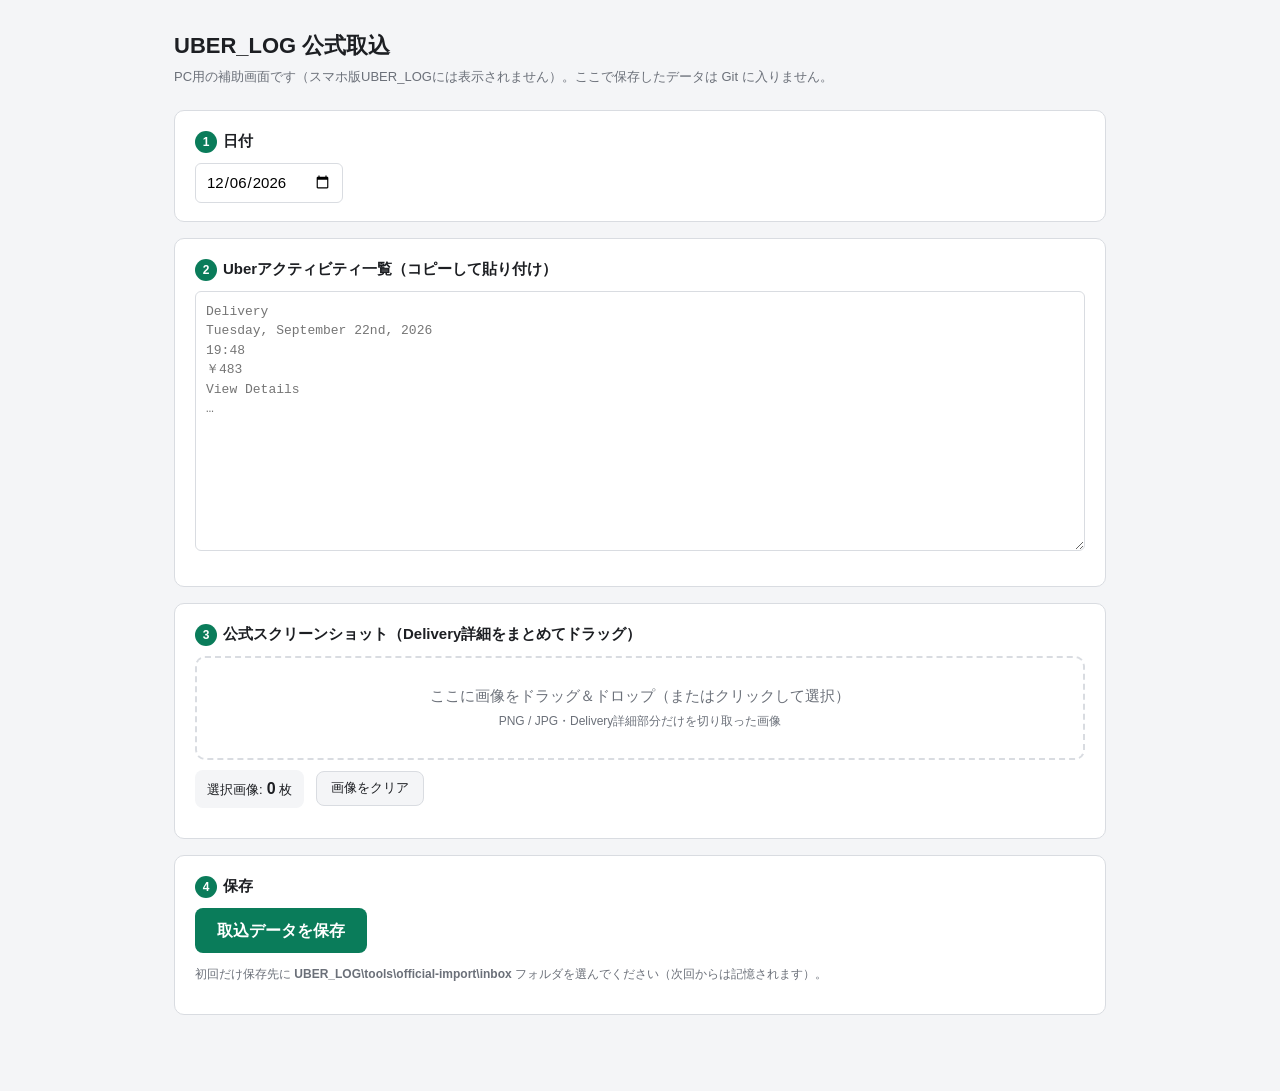
==== tools/official-import/index.html @ 021fd77c "feat(v23): add official import v1 (activity text + screenshots -> validate -> apply) and /uber-impor" ====
<!DOCTYPE html>
<html lang="ja">
<head>
  <meta charset="UTF-8">
  <meta name="viewport" content="width=device-width, initial-scale=1">
  <title>UBER_LOG 公式取込</title>
  <style>
    :root {
      --bg: #f4f5f7; --card: #fff; --text: #1d1f23; --muted: #6b7079; --line: #d9dce1;
      --accent: #0a7c5a; --accent-weak: #e3f4ee; --warn: #b3541e; --warn-weak: #fdf0e7; --err: #c62828;
    }
    * { box-sizing: border-box; }
    body { margin: 0; background: var(--bg); color: var(--text); font: 15px/1.6 "Segoe UI", "Yu Gothic UI", "Meiryo", sans-serif; }
    main { max-width: 980px; margin: 0 auto; padding: 28px 24px 60px; }
    h1 { font-size: 22px; margin: 0 0 4px; }
    .lead { color: var(--muted); margin: 0 0 22px; font-size: 13px; }
    .card { background: var(--card); border: 1px solid var(--line); border-radius: 10px; padding: 18px 20px; margin-bottom: 16px; }
    .card h2 { font-size: 15px; margin: 0 0 10px; }
    .step { display: inline-block; min-width: 22px; height: 22px; line-height: 22px; text-align: center; border-radius: 11px; background: var(--accent); color: #fff; font-size: 12px; margin-right: 6px; }
    input[type=date] { font: inherit; padding: 6px 10px; border: 1px solid var(--line); border-radius: 6px; }
    textarea { width: 100%; min-height: 260px; font: 13px/1.5 Consolas, "BIZ UDGothic", monospace; padding: 10px; border: 1px solid var(--line); border-radius: 6px; resize: vertical; }
    .drop { border: 2px dashed var(--line); border-radius: 10px; padding: 26px; text-align: center; color: var(--muted); cursor: pointer; transition: .15s; }
    .drop.over { border-color: var(--accent); background: var(--accent-weak); color: var(--accent); }
    .grid { display: grid; grid-template-columns: repeat(auto-fill, minmax(150px, 1fr)); gap: 6px 14px; margin-top: 12px; font-size: 12px; }
    .grid div { white-space: nowrap; overflow: hidden; text-overflow: ellipsis; }
    .stats { display: flex; flex-wrap: wrap; gap: 8px; margin-top: 10px; }
    .stat { background: var(--bg); border-radius: 8px; padding: 6px 12px; font-size: 13px; }
    .stat b { font-size: 16px; margin-left: 4px; }
    .note { margin-top: 10px; padding: 8px 12px; border-radius: 6px; font-size: 13px; }
    .note.warn { background: var(--warn-weak); color: var(--warn); }
    .note.ok { background: var(--accent-weak); color: var(--accent); }
    .note.err { background: #fdeaea; color: var(--err); }
    button { font: inherit; border: 0; border-radius: 8px; padding: 10px 22px; cursor: pointer; }
    .primary { background: var(--accent); color: #fff; font-weight: 600; font-size: 16px; }
    .primary:disabled { background: #9fb8ae; cursor: default; }
    .ghost { background: var(--bg); color: var(--text); border: 1px solid var(--line); padding: 6px 14px; font-size: 13px; }
    .cmd { display: flex; gap: 8px; align-items: center; margin-top: 12px; }
    .cmd[hidden] { display: none; }
    .cmd code { background: #1d1f23; color: #e8f5ef; padding: 8px 14px; border-radius: 6px; font-size: 15px; }
    .row { display: flex; gap: 12px; align-items: center; flex-wrap: wrap; }
    .muted { color: var(--muted); font-size: 12px; }
  </style>
</head>
<body>
<main>
  <h1>UBER_LOG 公式取込</h1>
  <p class="lead">PC用の補助画面です（スマホ版UBER_LOGには表示されません）。ここで保存したデータは Git に入りません。</p>

  <section class="card">
    <h2><span class="step">1</span>日付</h2>
    <input type="date" id="date">
  </section>

  <section class="card">
    <h2><span class="step">2</span>Uberアクティビティ一覧（コピーして貼り付け）</h2>
    <textarea id="activity" placeholder="Delivery&#10;Tuesday, September 22nd, 2026&#10;19:48&#10;￥483&#10;View Details&#10;…"></textarea>
    <div class="stats" id="parse-stats"></div>
    <div id="parse-notes"></div>
  </section>

  <section class="card">
    <h2><span class="step">3</span>公式スクリーンショット（Delivery詳細をまとめてドラッグ）</h2>
    <div class="drop" id="drop">ここに画像をドラッグ＆ドロップ（またはクリックして選択）<br><span class="muted">PNG / JPG・Delivery詳細部分だけを切り取った画像</span></div>
    <input type="file" id="file-input" accept="image/png,image/jpeg" multiple hidden>
    <div class="row" style="margin-top:10px">
      <div class="stat">選択画像:<b id="img-count">0</b> 枚</div>
      <button class="ghost" id="clear-images" type="button">画像をクリア</button>
    </div>
    <div id="img-notes"></div>
    <div class="grid" id="img-list"></div>
  </section>

  <section class="card">
    <h2><span class="step">4</span>保存</h2>
    <button class="primary" id="save" type="button">取込データを保存</button>
    <p class="muted" id="save-hint">初回だけ保存先に <b>UBER_LOG\tools\official-import\inbox</b> フォルダを選んでください（次回からは記憶されます）。</p>
    <div id="save-result"></div>
    <div class="cmd" id="cmd-box" hidden>
      <span>次に Claude Code で:</span><code id="cmd"></code><button class="ghost" id="copy-cmd" type="button">コピー</button>
    </div>
  </section>
</main>

<script src="lib/activity-parser.js"></script>
<script>
(() => {
  const $ = id => document.getElementById(id);
  const P = window.UberActivityParser;
  const images = new Map(); // name -> { file, width, height }
  const yen = n => (n < 0 ? '-' : '') + '¥' + Math.abs(n).toLocaleString();

  const today = new Date();
  $('date').value = `${today.getFullYear()}-${String(today.getMonth() + 1).padStart(2, '0')}-${String(today.getDate()).padStart(2, '0')}`;

  // ---------- 一覧テキストの簡易解析 ----------
  function renderParse() {
    const date = $('date').value;
    const text = $('activity').value;
    const notes = [];
    if (!text.trim()) {
      $('parse-stats').innerHTML = '';
      $('parse-notes').innerHTML = '';
      return;
    }
    const parsed = P.parseActivityText(text, { defaultYear: date.slice(0, 4) });
    const s = P.summarize(parsed, date);
    $('parse-stats').innerHTML = [
      ['Delivery', s.delivery], ['クエスト行', s.quest], ['調整', s.adjustment],
      ['配達報酬', yen(s.deliverySales)], ['クエスト（重複排除後）', yen(s.questSales)], ['調整合計', yen(s.adjustmentSales)]
    ].map(([k, v]) => `<div class="stat">${k}<b>${v}</b></div>`).join('');
    if (s.unknown) notes.push(['warn', `未分類・対象外のイベントが ${s.unknown} 件あります（取込時に確認が必要です）`]);
    if (s.duplicateCandidates) notes.push(['warn', `クエストの重複候補が ${s.duplicateCandidates} 件あります（取込時に確認が必要です）`]);
    if (s.otherDates) notes.push(['ok', `${date} 以外の日付のイベント ${s.otherDates} 件は取込対象外です`]);
    if (s.undatedEvents) notes.push(['warn', `日付が読み取れないイベントが ${s.undatedEvents} 件あります（日付の行も一緒にコピーしてください）`]);
    if (!s.delivery) notes.push(['err', `${date} の Delivery が見つかりません。日付とコピー範囲を確認してください`]);
    const imgCount = images.size;
    if (s.delivery && imgCount && s.delivery !== imgCount) notes.push(['warn', `Delivery ${s.delivery} 件に対してスクショ ${imgCount} 枚です`]);
    $('parse-notes').innerHTML = notes.map(([c, t]) => `<div class="note ${c}">${t}</div>`).join('');
  }
  $('activity').addEventListener('input', renderParse);
  $('date').addEventListener('change', renderParse);

  // ---------- 画像 ----------
  function addFiles(list) {
    const jobs = [...list].filter(f => /^image\/(png|jpeg)$/.test(f.type)).map(file => new Promise(resolve => {
      const url = URL.createObjectURL(file);
      const img = new Image();
      img.onload = () => { images.set(file.name, { file, width: img.naturalWidth, height: img.naturalHeight }); URL.revokeObjectURL(url); resolve(); };
      img.onerror = () => { URL.revokeObjectURL(url); resolve(); };
      img.src = url;
    }));
    Promise.all(jobs).then(renderImages);
  }
  function renderImages() {
    $('img-count').textContent = images.size;
    const wide = [...images.values()].filter(i => i.width > 800);
    $('img-notes').innerHTML = wide.length
      ? `<div class="note warn">画面全体のスクショが ${wide.length} 枚あります（幅800px超）。Delivery詳細部分だけを切り取った画像にしてください: ${wide.map(i => i.file.name).join(', ')}</div>`
      : '';
    $('img-list').innerHTML = [...images.values()].sort((a, b) => a.file.name.localeCompare(b.file.name, 'ja'))
      .map(i => `<div title="${i.file.name}">${i.file.name}<br><span class="muted">${i.width}×${i.height}</span></div>`).join('');
    renderParse();
  }
  const drop = $('drop');
  drop.addEventListener('click', () => $('file-input').click());
  $('file-input').addEventListener('change', e => addFiles(e.target.files));
  drop.addEventListener('dragover', e => { e.preventDefault(); drop.classList.add('over'); });
  drop.addEventListener('dragleave', () => drop.classList.remove('over'));
  drop.addEventListener('drop', e => { e.preventDefault(); drop.classList.remove('over'); addFiles(e.dataTransfer.files); });
  $('clear-images').addEventListener('click', () => { images.clear(); renderImages(); });

  // ---------- 保存先フォルダ（File System Access API・ハンドルを IndexedDB に記憶） ----------
  const DB = 'uber-log-official-import';
  function idb(mode, fn) {
    return new Promise((resolve, reject) => {
      const req = indexedDB.open(DB, 1);
      req.onupgradeneeded = () => req.result.createObjectStore('kv');
      req.onsuccess = () => {
        const tx = req.result.transaction('kv', mode);
        const r = fn(tx.objectStore('kv'));
        tx.oncomplete = () => resolve(r && r.result);
        tx.onerror = () => reject(tx.error);
      };
      req.onerror = () => reject(req.error);
    });
  }
  async function getInboxHandle() {
    let handle = null;
    try { handle = await idb('readonly', s => s.get('inbox')); } catch (e) { handle = null; }
    if (handle && (await handle.requestPermission({ mode: 'readwrite' })) === 'granted') return handle;
    handle = await window.showDirectoryPicker({ id: 'uber-log-inbox', mode: 'readwrite' });
    if (handle.name !== 'inbox' && !confirm(`選んだフォルダは「${handle.name}」です。\nUBER_LOG\\tools\\official-import\\inbox を選ぶのが正しい手順です。このまま保存しますか？`)) {
      throw new Error('保存を中止しました');
    }
    try { await idb('readwrite', s => s.put(handle, 'inbox')); } catch (e) { /* 記憶できなくても保存は続行 */ }
    return handle;
  }
  async function writeFile(dir, name, data) {
    const fh = await dir.getFileHandle(name, { create: true });
    const w = await fh.createWritable();
    await w.write(data);
    await w.close();
  }

  function downloadText(name, text) {
    const a = document.createElement('a');
    a.href = URL.createObjectURL(new Blob([text], { type: 'text/plain' }));
    a.download = name;
    a.click();
    setTimeout(() => URL.revokeObjectURL(a.href), 1000);
  }

  function showResult(kind, html) {
    $('save-result').innerHTML = `<div class="note ${kind}">${html}</div>`;
  }

  $('save').addEventListener('click', async () => {
    const date = $('date').value;
    const text = $('activity').value;
    if (!/^\d{4}-\d{2}-\d{2}$/.test(date)) return showResult('err', '日付を指定してください');
    if (!text.trim()) return showResult('err', 'Uberアクティビティ一覧を貼り付けてください');
    if (!images.size && !confirm('スクリーンショットが0枚です。一覧テキストだけ保存しますか？')) return;

    if (!window.showDirectoryPicker) {
      // 代替: activity.txt をダウンロードし、フォルダへ手動で置く
      downloadText('activity.txt', text);
      showResult('warn', `このブラウザはフォルダへの直接保存に対応していません（Chrome / Edge 推奨）。<br>
        1) ダウンロードした <b>activity.txt</b> を <b>tools\\official-import\\inbox\\${date}\\</b> へ移動<br>
        2) スクショを <b>tools\\official-import\\inbox\\${date}\\screenshots\\</b> へコピー`);
      $('cmd').textContent = `/uber-import ${date}`;
      $('cmd-box').hidden = false;
      return;
    }
    $('save').disabled = true;
    try {
      const inbox = await getInboxHandle();
      const dayDir = await inbox.getDirectoryHandle(date, { create: true });
      const shotDir = await dayDir.getDirectoryHandle('screenshots', { create: true });
      const existing = [];
      for await (const [name] of shotDir.entries()) existing.push(name);
      await writeFile(dayDir, 'activity.txt', text.replace(/\r?\n/g, '\r\n'));
      for (const { file } of images.values()) await writeFile(shotDir, file.name, file);
      const s = P.summarize(P.parseActivityText(text, { defaultYear: date.slice(0, 4) }), date);
      await writeFile(dayDir, 'manifest.json', JSON.stringify({
        date, savedAt: new Date().toISOString(), source: 'official-import-v1 helper',
        screenshots: [...images.keys()].sort(), activitySummary: s
      }, null, 2));
      const extra = existing.filter(n => !images.has(n));
      showResult('ok', `保存しました: inbox\\${date}\\（activity.txt・スクショ ${images.size} 枚）` +
        (extra.length ? `<br>※ 以前に保存した画像 ${extra.length} 枚がフォルダに残っています（不要なら削除してください）: ${extra.join(', ')}` : ''));
      $('cmd').textContent = `/uber-import ${date}`;
      $('cmd-box').hidden = false;
    } catch (e) {
      if (e.name !== 'AbortError') showResult('err', `保存できませんでした: ${e.message}`);
    } finally {
      $('save').disabled = false;
    }
  });

  $('copy-cmd').addEventListener('click', () => navigator.clipboard.writeText($('cmd').textContent));
})();
</script>
</body>
</html>
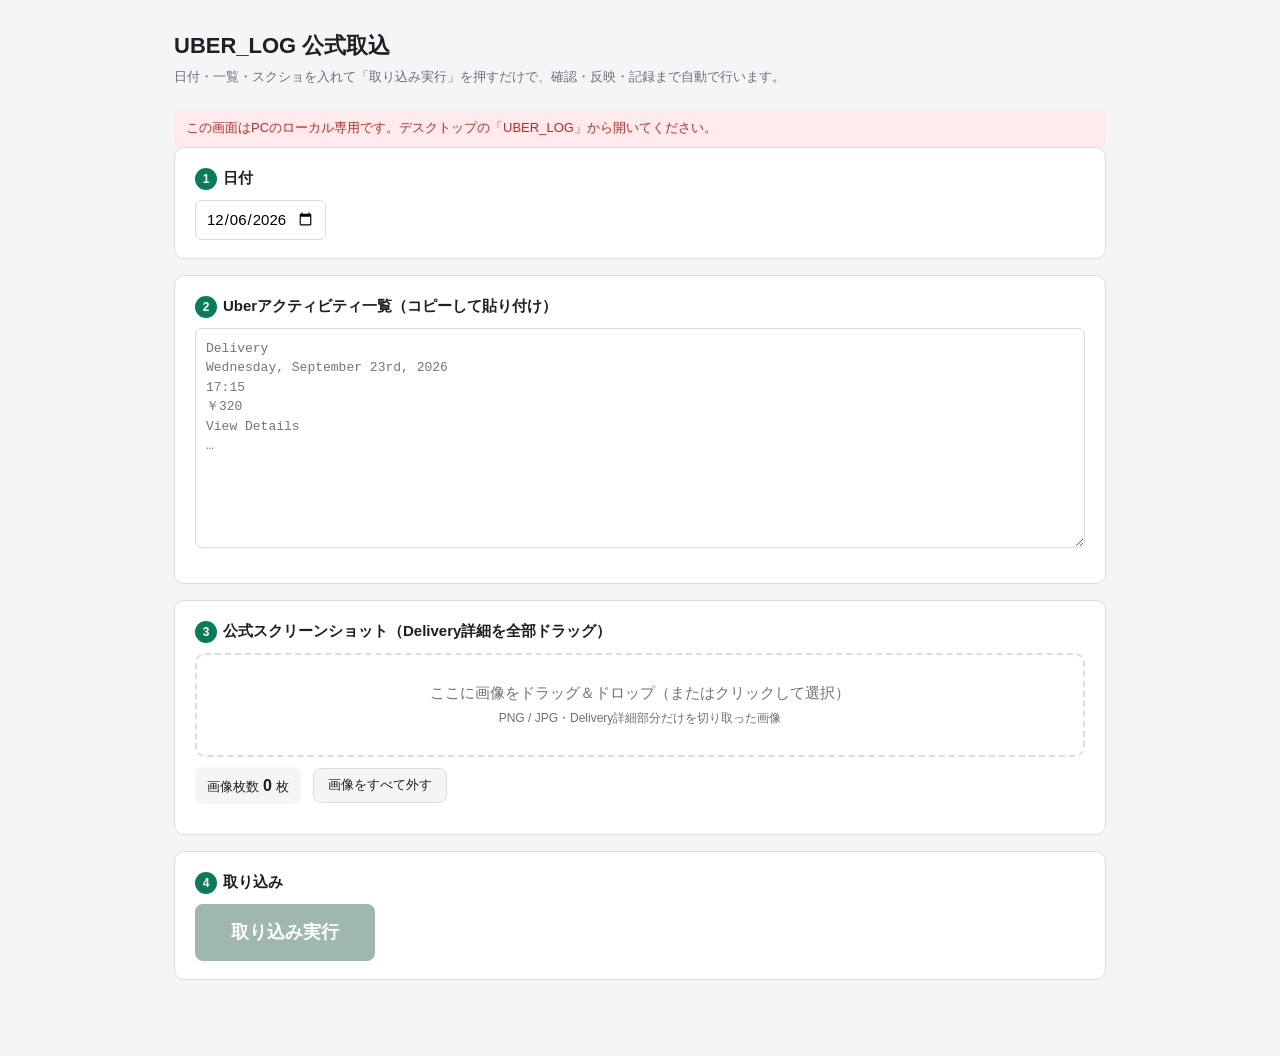
==== commit 0de7a0f6: "feat(v26): one-screen daily import (desktop launcher + localhost backend + 取り込み実行 button running the" ====
--- a/tools/official-import/index.html
+++ b/tools/official-import/index.html
@@ -7,7 +7,7 @@
   <style>
     :root {
       --bg: #f4f5f7; --card: #fff; --text: #1d1f23; --muted: #6b7079; --line: #d9dce1;
-      --accent: #0a7c5a; --accent-weak: #e3f4ee; --warn: #b3541e; --warn-weak: #fdf0e7; --err: #c62828;
+      --accent: #0a7c5a; --accent-weak: #e3f4ee; --warn: #b3541e; --warn-weak: #fdf0e7; --err: #c62828; --err-weak: #fdeaea;
     }
     * { box-sizing: border-box; }
     body { margin: 0; background: var(--bg); color: var(--text); font: 15px/1.6 "Segoe UI", "Yu Gothic UI", "Meiryo", sans-serif; }
@@ -18,67 +18,92 @@
     .card h2 { font-size: 15px; margin: 0 0 10px; }
     .step { display: inline-block; min-width: 22px; height: 22px; line-height: 22px; text-align: center; border-radius: 11px; background: var(--accent); color: #fff; font-size: 12px; margin-right: 6px; }
     input[type=date] { font: inherit; padding: 6px 10px; border: 1px solid var(--line); border-radius: 6px; }
-    textarea { width: 100%; min-height: 260px; font: 13px/1.5 Consolas, "BIZ UDGothic", monospace; padding: 10px; border: 1px solid var(--line); border-radius: 6px; resize: vertical; }
+    textarea { width: 100%; min-height: 220px; font: 13px/1.5 Consolas, "BIZ UDGothic", monospace; padding: 10px; border: 1px solid var(--line); border-radius: 6px; resize: vertical; }
     .drop { border: 2px dashed var(--line); border-radius: 10px; padding: 26px; text-align: center; color: var(--muted); cursor: pointer; transition: .15s; }
-    .drop.over { border-color: var(--accent); background: var(--accent-weak); color: var(--accent); }
-    .grid { display: grid; grid-template-columns: repeat(auto-fill, minmax(150px, 1fr)); gap: 6px 14px; margin-top: 12px; font-size: 12px; }
-    .grid div { white-space: nowrap; overflow: hidden; text-overflow: ellipsis; }
+    .drop.over, .drop.attention { border-color: var(--accent); background: var(--accent-weak); color: var(--accent); }
+    .grid { display: grid; grid-template-columns: repeat(auto-fill, minmax(170px, 1fr)); gap: 6px 12px; margin-top: 12px; font-size: 12px; }
+    .img-item { display: flex; align-items: center; gap: 6px; border: 1px solid var(--line); border-radius: 6px; padding: 4px 6px; background: #fafbfc; min-width: 0; }
+    .img-item.flag { border-color: var(--warn); background: var(--warn-weak); }
+    .img-item span { flex: 1; white-space: nowrap; overflow: hidden; text-overflow: ellipsis; }
+    .img-item small { color: var(--muted); }
+    .img-item button { border: 0; background: transparent; color: var(--muted); cursor: pointer; font-size: 15px; padding: 0 2px; }
     .stats { display: flex; flex-wrap: wrap; gap: 8px; margin-top: 10px; }
     .stat { background: var(--bg); border-radius: 8px; padding: 6px 12px; font-size: 13px; }
     .stat b { font-size: 16px; margin-left: 4px; }
-    .note { margin-top: 10px; padding: 8px 12px; border-radius: 6px; font-size: 13px; }
+    .note { margin-top: 10px; padding: 8px 12px; border-radius: 6px; font-size: 13px; white-space: pre-wrap; }
     .note.warn { background: var(--warn-weak); color: var(--warn); }
     .note.ok { background: var(--accent-weak); color: var(--accent); }
-    .note.err { background: #fdeaea; color: var(--err); }
+    .note.err { background: var(--err-weak); color: var(--err); }
     button { font: inherit; border: 0; border-radius: 8px; padding: 10px 22px; cursor: pointer; }
-    .primary { background: var(--accent); color: #fff; font-weight: 600; font-size: 16px; }
+    .primary { background: var(--accent); color: #fff; font-weight: 700; font-size: 18px; padding: 14px 36px; }
     .primary:disabled { background: #9fb8ae; cursor: default; }
     .ghost { background: var(--bg); color: var(--text); border: 1px solid var(--line); padding: 6px 14px; font-size: 13px; }
-    .cmd { display: flex; gap: 8px; align-items: center; margin-top: 12px; }
-    .cmd[hidden] { display: none; }
-    .cmd code { background: #1d1f23; color: #e8f5ef; padding: 8px 14px; border-radius: 6px; font-size: 15px; }
     .row { display: flex; gap: 12px; align-items: center; flex-wrap: wrap; }
     .muted { color: var(--muted); font-size: 12px; }
+    .progress { list-style: none; padding: 0; margin: 12px 0 0; display: grid; gap: 4px; }
+    .progress li { color: var(--muted); }
+    .progress li.doing { color: var(--text); font-weight: 700; }
+    .progress li.doing::before { content: "▶ "; color: var(--accent); }
+    .progress li.done { color: var(--accent); }
+    .progress li.done::before { content: "✓ "; }
+    .problem { border: 1px solid var(--warn); background: var(--warn-weak); border-radius: 8px; padding: 12px 14px; margin-top: 10px; }
+    .problem.error { border-color: var(--err); background: var(--err-weak); }
+    .problem h3 { margin: 0 0 4px; font-size: 15px; }
+    .problem ul { margin: 6px 0; padding-left: 20px; }
+    .problem .detail { white-space: pre-wrap; font-size: 13px; }
+    .result h2 { font-size: 20px; }
+    .result table { border-collapse: collapse; font-size: 16px; }
+    .result td { padding: 3px 18px 3px 0; }
+    .result td:last-child { font-weight: 700; text-align: right; }
+    .pass { display: inline-block; background: var(--accent); color: #fff; border-radius: 6px; padding: 2px 10px; font-weight: 700; margin-top: 8px; }
+    .link-btn { display: inline-block; margin-top: 14px; background: var(--accent); color: #fff; text-decoration: none; border-radius: 8px; padding: 10px 26px; font-weight: 700; }
+    [hidden] { display: none !important; }
   </style>
 </head>
 <body>
 <main>
   <h1>UBER_LOG 公式取込</h1>
-  <p class="lead">PC用の補助画面です（スマホ版UBER_LOGには表示されません）。ここで保存したデータは Git に入りません。</p>
+  <p class="lead">日付・一覧・スクショを入れて「取り込み実行」を押すだけで、確認・反映・記録まで自動で行います。</p>
+
+  <div class="note err" id="offline" hidden>この画面はPCのローカル専用です。デスクトップの「UBER_LOG」から開いてください。</div>
 
   <section class="card">
     <h2><span class="step">1</span>日付</h2>
     <input type="date" id="date">
+    <span class="muted" id="date-note"></span>
   </section>
 
   <section class="card">
     <h2><span class="step">2</span>Uberアクティビティ一覧（コピーして貼り付け）</h2>
-    <textarea id="activity" placeholder="Delivery&#10;Tuesday, September 22nd, 2026&#10;19:48&#10;￥483&#10;View Details&#10;…"></textarea>
+    <textarea id="activity" placeholder="Delivery&#10;Wednesday, September 23rd, 2026&#10;17:15&#10;￥320&#10;View Details&#10;…"></textarea>
     <div class="stats" id="parse-stats"></div>
     <div id="parse-notes"></div>
   </section>
 
   <section class="card">
-    <h2><span class="step">3</span>公式スクリーンショット（Delivery詳細をまとめてドラッグ）</h2>
+    <h2><span class="step">3</span>公式スクリーンショット（Delivery詳細を全部ドラッグ）</h2>
     <div class="drop" id="drop">ここに画像をドラッグ＆ドロップ（またはクリックして選択）<br><span class="muted">PNG / JPG・Delivery詳細部分だけを切り取った画像</span></div>
     <input type="file" id="file-input" accept="image/png,image/jpeg" multiple hidden>
     <div class="row" style="margin-top:10px">
-      <div class="stat">選択画像:<b id="img-count">0</b> 枚</div>
-      <button class="ghost" id="clear-images" type="button">画像をクリア</button>
+      <div class="stat">画像枚数<b id="img-count">0</b> 枚</div>
+      <button class="ghost" id="clear-images" type="button">画像をすべて外す</button>
     </div>
     <div id="img-notes"></div>
     <div class="grid" id="img-list"></div>
   </section>
 
   <section class="card">
-    <h2><span class="step">4</span>保存</h2>
-    <button class="primary" id="save" type="button">取込データを保存</button>
-    <p class="muted" id="save-hint">初回だけ保存先に <b>UBER_LOG\tools\official-import\inbox</b> フォルダを選んでください（次回からは記憶されます）。</p>
-    <div id="save-result"></div>
-    <div class="cmd" id="cmd-box" hidden>
-      <span>次に Claude Code で:</span><code id="cmd"></code><button class="ghost" id="copy-cmd" type="button">コピー</button>
+    <h2><span class="step">4</span>取り込み</h2>
+    <button class="primary" id="run" type="button">取り込み実行</button>
+    <div id="run-note"></div>
+    <div id="status" hidden>
+      <div class="note ok" id="status-msg"></div>
+      <ul class="progress" id="progress"></ul>
     </div>
+    <div id="problems"></div>
   </section>
+
+  <section class="card result" id="result" hidden></section>
 </main>
 
 <script src="lib/activity-parser.js"></script>
@@ -86,158 +111,218 @@
 (() => {
   const $ = id => document.getElementById(id);
   const P = window.UberActivityParser;
-  const images = new Map(); // name -> { file, width, height }
-  const yen = n => (n < 0 ? '-' : '') + '¥' + Math.abs(n).toLocaleString();
+  const api = (p, opt = {}) => fetch(p, { ...opt, headers: { 'X-UBER-LOG': '1', ...(opt.headers || {}) } });
+  const yen = n => (n < 0 ? '-' : '') + '¥' + Math.abs(Number(n) || 0).toLocaleString();
+  const esc = s => String(s).replace(/[&<>"']/g, c => ({ '&': '&amp;', '<': '&lt;', '>': '&gt;', '"': '&quot;', "'": '&#39;' }[c]));
+  const hms = s => `${Math.floor(s / 3600)}:${String(Math.floor(s % 3600 / 60)).padStart(2, '0')}:${String(s % 60).padStart(2, '0')}`;
+
+  let backend = false;
+  let busy = false;
+  const saved = new Set();           // サーバーに保存済みの画像（外さない限り再送不要）
+  const added = new Map();           // 今回追加した画像 name -> { file, width }
+  let flagged = new Set();           // 確認が必要な画像
 
   const today = new Date();
-  $('date').value = `${today.getFullYear()}-${String(today.getMonth() + 1).padStart(2, '0')}-${String(today.getDate()).padStart(2, '0')}`;
+  const todayStr = `${today.getFullYear()}-${String(today.getMonth() + 1).padStart(2, '0')}-${String(today.getDate()).padStart(2, '0')}`;
+  $('date').value = todayStr;
+  $('date').max = todayStr;
 
   // ---------- 一覧テキストの簡易解析 ----------
   function renderParse() {
     const date = $('date').value;
     const text = $('activity').value;
+    if (!text.trim()) { $('parse-stats').innerHTML = ''; $('parse-notes').innerHTML = ''; return; }
+    const s = P.summarize(P.parseActivityText(text, { defaultYear: date.slice(0, 4) }), date);
+    $('parse-stats').innerHTML = [
+      ['Delivery', s.delivery], ['配達報酬', yen(s.deliverySales)], ['クエスト（重複排除後）', yen(s.questSales)], ['調整', yen(s.adjustmentSales)]
+    ].map(([k, v]) => `<div class="stat">${k}<b>${v}</b></div>`).join('');
     const notes = [];
-    if (!text.trim()) {
-      $('parse-stats').innerHTML = '';
-      $('parse-notes').innerHTML = '';
-      return;
-    }
-    const parsed = P.parseActivityText(text, { defaultYear: date.slice(0, 4) });
-    const s = P.summarize(parsed, date);
-    $('parse-stats').innerHTML = [
-      ['Delivery', s.delivery], ['クエスト行', s.quest], ['調整', s.adjustment],
-      ['配達報酬', yen(s.deliverySales)], ['クエスト（重複排除後）', yen(s.questSales)], ['調整合計', yen(s.adjustmentSales)]
-    ].map(([k, v]) => `<div class="stat">${k}<b>${v}</b></div>`).join('');
-    if (s.unknown) notes.push(['warn', `未分類・対象外のイベントが ${s.unknown} 件あります（取込時に確認が必要です）`]);
-    if (s.duplicateCandidates) notes.push(['warn', `クエストの重複候補が ${s.duplicateCandidates} 件あります（取込時に確認が必要です）`]);
+    if (!s.delivery) notes.push(['err', `${date} の Delivery が見つかりません。日付とコピー範囲（日付の行も含めて）を確認してください`]);
     if (s.otherDates) notes.push(['ok', `${date} 以外の日付のイベント ${s.otherDates} 件は取込対象外です`]);
-    if (s.undatedEvents) notes.push(['warn', `日付が読み取れないイベントが ${s.undatedEvents} 件あります（日付の行も一緒にコピーしてください）`]);
-    if (!s.delivery) notes.push(['err', `${date} の Delivery が見つかりません。日付とコピー範囲を確認してください`]);
-    const imgCount = images.size;
-    if (s.delivery && imgCount && s.delivery !== imgCount) notes.push(['warn', `Delivery ${s.delivery} 件に対してスクショ ${imgCount} 枚です`]);
-    $('parse-notes').innerHTML = notes.map(([c, t]) => `<div class="note ${c}">${t}</div>`).join('');
+    if (s.unknown) notes.push(['warn', `未分類・対象外のイベントが ${s.unknown} 件あります（取込時に確認が必要になります）`]);
+    const n = saved.size + added.size;
+    if (s.delivery && n && s.delivery !== n) notes.push(['warn', `Delivery ${s.delivery} 件に対してスクショ ${n} 枚です`]);
+    $('parse-notes').innerHTML = notes.map(([c, t]) => `<div class="note ${c}">${esc(t)}</div>`).join('');
   }
   $('activity').addEventListener('input', renderParse);
-  $('date').addEventListener('change', renderParse);
 
   // ---------- 画像 ----------
   function addFiles(list) {
     const jobs = [...list].filter(f => /^image\/(png|jpeg)$/.test(f.type)).map(file => new Promise(resolve => {
       const url = URL.createObjectURL(file);
       const img = new Image();
-      img.onload = () => { images.set(file.name, { file, width: img.naturalWidth, height: img.naturalHeight }); URL.revokeObjectURL(url); resolve(); };
+      img.onload = () => { added.set(file.name, { file, width: img.naturalWidth, height: img.naturalHeight }); saved.delete(file.name); flagged.delete(file.name); URL.revokeObjectURL(url); resolve(); };
       img.onerror = () => { URL.revokeObjectURL(url); resolve(); };
       img.src = url;
     }));
     Promise.all(jobs).then(renderImages);
   }
   function renderImages() {
-    $('img-count').textContent = images.size;
-    const wide = [...images.values()].filter(i => i.width > 800);
+    const n = saved.size + added.size;
+    $('img-count').textContent = n;
+    const wide = [...added.values()].filter(i => i.width > 800);
     $('img-notes').innerHTML = wide.length
-      ? `<div class="note warn">画面全体のスクショが ${wide.length} 枚あります（幅800px超）。Delivery詳細部分だけを切り取った画像にしてください: ${wide.map(i => i.file.name).join(', ')}</div>`
-      : '';
-    $('img-list').innerHTML = [...images.values()].sort((a, b) => a.file.name.localeCompare(b.file.name, 'ja'))
-      .map(i => `<div title="${i.file.name}">${i.file.name}<br><span class="muted">${i.width}×${i.height}</span></div>`).join('');
+      ? `<div class="note warn">画面全体のスクショが ${wide.length} 枚あります（幅800px超）。Delivery詳細部分だけを切り取った画像にしてください。</div>` : '';
+    const items = [...[...saved].map(name => ({ name, tag: '保存済み' })), ...[...added.values()].map(i => ({ name: i.file.name, tag: `${i.width}×${i.height}` }))]
+      .sort((a, b) => a.name.localeCompare(b.name, 'ja'));
+    $('img-list').innerHTML = items.map(i => `<div class="img-item${flagged.has(i.name) ? ' flag' : ''}" title="${esc(i.name)}"><span>${esc(i.name)}<br><small>${esc(i.tag)}</small></span><button type="button" data-remove="${esc(i.name)}" title="外す">×</button></div>`).join('');
     renderParse();
   }
+  $('img-list').addEventListener('click', e => {
+    const name = e.target.getAttribute('data-remove');
+    if (!name) return;
+    saved.delete(name); added.delete(name); flagged.delete(name);
+    renderImages();
+  });
   const drop = $('drop');
   drop.addEventListener('click', () => $('file-input').click());
-  $('file-input').addEventListener('change', e => addFiles(e.target.files));
+  $('file-input').addEventListener('change', e => { addFiles(e.target.files); e.target.value = ''; });
   drop.addEventListener('dragover', e => { e.preventDefault(); drop.classList.add('over'); });
   drop.addEventListener('dragleave', () => drop.classList.remove('over'));
-  drop.addEventListener('drop', e => { e.preventDefault(); drop.classList.remove('over'); addFiles(e.dataTransfer.files); });
-  $('clear-images').addEventListener('click', () => { images.clear(); renderImages(); });
-
-  // ---------- 保存先フォルダ（File System Access API・ハンドルを IndexedDB に記憶） ----------
-  const DB = 'uber-log-official-import';
-  function idb(mode, fn) {
-    return new Promise((resolve, reject) => {
-      const req = indexedDB.open(DB, 1);
-      req.onupgradeneeded = () => req.result.createObjectStore('kv');
-      req.onsuccess = () => {
-        const tx = req.result.transaction('kv', mode);
-        const r = fn(tx.objectStore('kv'));
-        tx.oncomplete = () => resolve(r && r.result);
-        tx.onerror = () => reject(tx.error);
-      };
-      req.onerror = () => reject(req.error);
-    });
-  }
-  async function getInboxHandle() {
-    let handle = null;
-    try { handle = await idb('readonly', s => s.get('inbox')); } catch (e) { handle = null; }
-    if (handle && (await handle.requestPermission({ mode: 'readwrite' })) === 'granted') return handle;
-    handle = await window.showDirectoryPicker({ id: 'uber-log-inbox', mode: 'readwrite' });
-    if (handle.name !== 'inbox' && !confirm(`選んだフォルダは「${handle.name}」です。\nUBER_LOG\\tools\\official-import\\inbox を選ぶのが正しい手順です。このまま保存しますか？`)) {
-      throw new Error('保存を中止しました');
+  drop.addEventListener('drop', e => { e.preventDefault(); drop.classList.remove('over', 'attention'); addFiles(e.dataTransfer.files); });
+  $('clear-images').addEventListener('click', () => { saved.clear(); added.clear(); flagged.clear(); renderImages(); });
+
+  // ---------- 日付（保存済みデータの読込） ----------
+  async function loadDate() {
+    const date = $('date').value;
+    saved.clear(); added.clear(); flagged.clear();
+    $('date-note').textContent = '';
+    if (backend && /^\d{4}-\d{2}-\d{2}$/.test(date)) {
+      try {
+        const r = await (await api(`/api/inbox/${date}`)).json();
+        if (r.activity) $('activity').value = r.activity;
+        (r.screenshots || []).forEach(n => saved.add(n));
+        if (r.activity || (r.screenshots || []).length) $('date-note').textContent = `（${date} の保存済みデータを読み込みました）`;
+      } catch (e) { /* 読めなくても入力は続けられる */ }
     }
-    try { await idb('readwrite', s => s.put(handle, 'inbox')); } catch (e) { /* 記憶できなくても保存は続行 */ }
-    return handle;
-  }
-  async function writeFile(dir, name, data) {
-    const fh = await dir.getFileHandle(name, { create: true });
-    const w = await fh.createWritable();
-    await w.write(data);
-    await w.close();
-  }
-
-  function downloadText(name, text) {
-    const a = document.createElement('a');
-    a.href = URL.createObjectURL(new Blob([text], { type: 'text/plain' }));
-    a.download = name;
-    a.click();
-    setTimeout(() => URL.revokeObjectURL(a.href), 1000);
-  }
-
-  function showResult(kind, html) {
-    $('save-result').innerHTML = `<div class="note ${kind}">${html}</div>`;
-  }
-
-  $('save').addEventListener('click', async () => {
+    renderImages();
+  }
+  $('date').addEventListener('change', () => { $('activity').value = ''; loadDate(); $('result').hidden = true; $('problems').innerHTML = ''; });
+
+  // ---------- 実行 ----------
+  const toBase64 = file => new Promise((resolve, reject) => {
+    const r = new FileReader();
+    r.onload = () => resolve(String(r.result).split(',')[1]);
+    r.onerror = reject;
+    r.readAsDataURL(file);
+  });
+
+  async function start(decisions) {
+    if (busy) return;
     const date = $('date').value;
     const text = $('activity').value;
-    if (!/^\d{4}-\d{2}-\d{2}$/.test(date)) return showResult('err', '日付を指定してください');
-    if (!text.trim()) return showResult('err', 'Uberアクティビティ一覧を貼り付けてください');
-    if (!images.size && !confirm('スクリーンショットが0枚です。一覧テキストだけ保存しますか？')) return;
-
-    if (!window.showDirectoryPicker) {
-      // 代替: activity.txt をダウンロードし、フォルダへ手動で置く
-      downloadText('activity.txt', text);
-      showResult('warn', `このブラウザはフォルダへの直接保存に対応していません（Chrome / Edge 推奨）。<br>
-        1) ダウンロードした <b>activity.txt</b> を <b>tools\\official-import\\inbox\\${date}\\</b> へ移動<br>
-        2) スクショを <b>tools\\official-import\\inbox\\${date}\\screenshots\\</b> へコピー`);
-      $('cmd').textContent = `/uber-import ${date}`;
-      $('cmd-box').hidden = false;
-      return;
+    $('run-note').innerHTML = '';
+    if (!/^\d{4}-\d{2}-\d{2}$/.test(date)) return note('err', '日付を選んでください');
+    if (date > todayStr) return note('err', '未来の日付は取り込めません');
+    if (!text.trim()) return note('err', 'Uberアクティビティ一覧を貼り付けてください');
+    if (!saved.size && !added.size) return note('err', 'Delivery詳細のスクショを入れてください');
+    busy = true;
+    $('run').disabled = true;
+    $('result').hidden = true;
+    $('problems').innerHTML = '';
+    showStatus('保存中...', null, 'save');
+    try {
+      const files = [];
+      for (const { file } of added.values()) files.push({ name: file.name, data: await toBase64(file) });
+      const res = await api('/api/import', { method: 'POST', headers: { 'Content-Type': 'application/json' }, body: JSON.stringify({ date, activity: text, keep: [...saved], files, decisions }) });
+      const job = await res.json();
+      if (!res.ok) throw new Error(job.error || `送信に失敗しました（${res.status}）`);
+      [...added.keys()].forEach(n => saved.add(n));
+      added.clear();
+      renderImages();
+      poll(job.id);
+    } catch (e) {
+      finish();
+      showProblems([{ type: 'error', title: 'エラー', detail: e.message }]);
     }
-    $('save').disabled = true;
+  }
+  function note(kind, text) { $('run-note').innerHTML = `<div class="note ${kind}">${esc(text)}</div>`; }
+  function finish() { busy = false; $('run').disabled = !backend; }
+
+  function showStatus(msg, steps, stepKey, state) {
+    $('status').hidden = false;
+    $('status-msg').textContent = msg;
+    $('status-msg').className = `note ${state === 'error' ? 'err' : state === 'needs_review' ? 'warn' : 'ok'}`;
+    if (!steps) return;
+    const idx = steps.findIndex(s => s.key === stepKey);
+    $('progress').innerHTML = steps.filter(s => s.key !== 'done').map((s, i) =>
+      `<li class="${state === 'done' || i < idx ? 'done' : i === idx && state === 'running' ? 'doing' : ''}">${esc(s.label)}</li>`).join('');
+  }
+
+  async function poll(id) {
+    let job;
+    try { job = await (await api(`/api/jobs/${id}`)).json(); } catch (e) { setTimeout(() => poll(id), 1500); return; }
+    showStatus(job.message, job.steps, job.step, job.state);
+    if (job.state === 'running') { setTimeout(() => poll(id), 1000); return; }
+    finish();
+    if (job.problems && job.problems.length) showProblems(job.problems, job.state);
+    if (job.state === 'done') showResult(job);
+  }
+
+  function showProblems(problems, state) {
+    flagged = new Set();
+    const mapFiles = [];
+    $('problems').innerHTML = (state === 'needs_review' ? '<div class="note warn"><b>確認が必要です</b>（UBER_LOG には反映していません）</div>' : '') + problems.map(p => {
+      (p.items || []).forEach(i => i.file && flagged.add(i.file));
+      if (p.type === 'map') (p.items || []).forEach(i => mapFiles.push(i.file));
+      const items = (p.items || []).map(i => `<li>${esc([i.time, i.amount !== undefined ? yen(i.amount) : '', i.fields ? `読めない項目: ${i.fields}` : '', i.file ? `（${i.file}）` : ''].filter(Boolean).join(' '))}</li>`).join('');
+      const actions = p.type === 'map'
+        ? `<div class="row" style="margin-top:8px"><button class="ghost" type="button" data-act="add">スクショを追加する</button><button class="ghost" type="button" data-act="mapless">MAPなしで取り込む</button></div>`
+        : (p.type === 'unreadable' || p.type === 'other') ? `<div class="row" style="margin-top:8px"><button class="ghost" type="button" data-act="add">スクショを追加する</button></div>` : '';
+      return `<div class="problem${p.type === 'error' ? ' error' : ''}"><h3>${esc(p.title)}</h3>${items ? `<ul>${items}</ul>` : ''}<div class="detail">${esc(p.detail || '')}</div>${actions}</div>`;
+    }).join('');
+    renderImages();
+    $('problems').querySelectorAll('[data-act]').forEach(b => b.addEventListener('click', () => {
+      if (b.dataset.act === 'add') {
+        drop.classList.add('attention');
+        drop.scrollIntoView({ behavior: 'smooth', block: 'center' });
+      } else if (b.dataset.act === 'mapless' && confirm(`次の ${mapFiles.length} 件を MAP なしで取り込みます。よろしいですか？\n${mapFiles.join('\n')}`)) {
+        start({ mapMissingOk: mapFiles });
+      }
+    }));
+  }
+
+  function showResult(job) {
+    const r = job.result || {};
+    const s = r.summary || {};
+    const [y, m, d] = String(r.date || job.date).split('-');
+    const rows = [
+      [`${s.trips}トリップ`, ''], [`${s.deliveriesCount}配達`, ''],
+      ['配達報酬', yen(s.deliverySales)], ['クエスト', yen(s.questSales)], ['調整', yen(s.adjustmentSales)],
+      ['総売上', yen(s.totalSales)], ['距離', `${Number(s.distanceKm).toFixed(2)} km`], ['配達時間', hms(s.durationSeconds || 0)], ['MAP', s.maps]
+    ];
+    const extra = r.unchanged
+      ? '<p class="muted">この日はすでに取り込み済みで、変更はありませんでした（二重登録なし）。</p>'
+      : `<p class="muted">記録: HANDOFF 更新・保存（commit ${esc(r.commit || '')}）${r.pushed ? '・GitHub へ送信済み' : ''}${r.version ? ` / version ${esc(r.version)}` : ''}</p>`;
+    $('result').innerHTML = `<h2>${y}/${m}/${d} 取込完了</h2><table>${rows.map(([k, v]) => `<tr><td>${esc(k)}</td><td>${esc(v)}</td></tr>`).join('')}</table>
+      <div class="pass">VALIDATION ${esc(r.status || 'PASS')}</div>${extra}
+      ${(r.warnings || []).length ? `<details><summary class="muted">注意 ${r.warnings.length} 件</summary><ul class="muted">${r.warnings.map(w => `<li>${esc(w)}</li>`).join('')}</ul></details>` : ''}
+      <a class="link-btn" href="/">UBER_LOGを見る</a>`;
+    $('result').hidden = false;
+    $('result').scrollIntoView({ behavior: 'smooth', block: 'start' });
+  }
+
+  $('run').addEventListener('click', () => start());
+
+  // ---------- 起動時: ローカルbackendの確認・実行中ジョブの再表示 ----------
+  (async () => {
     try {
-      const inbox = await getInboxHandle();
-      const dayDir = await inbox.getDirectoryHandle(date, { create: true });
-      const shotDir = await dayDir.getDirectoryHandle('screenshots', { create: true });
-      const existing = [];
-      for await (const [name] of shotDir.entries()) existing.push(name);
-      await writeFile(dayDir, 'activity.txt', text.replace(/\r?\n/g, '\r\n'));
-      for (const { file } of images.values()) await writeFile(shotDir, file.name, file);
-      const s = P.summarize(P.parseActivityText(text, { defaultYear: date.slice(0, 4) }), date);
-      await writeFile(dayDir, 'manifest.json', JSON.stringify({
-        date, savedAt: new Date().toISOString(), source: 'official-import-v1 helper',
-        screenshots: [...images.keys()].sort(), activitySummary: s
-      }, null, 2));
-      const extra = existing.filter(n => !images.has(n));
-      showResult('ok', `保存しました: inbox\\${date}\\（activity.txt・スクショ ${images.size} 枚）` +
-        (extra.length ? `<br>※ 以前に保存した画像 ${extra.length} 枚がフォルダに残っています（不要なら削除してください）: ${extra.join(', ')}` : ''));
-      $('cmd').textContent = `/uber-import ${date}`;
-      $('cmd-box').hidden = false;
-    } catch (e) {
-      if (e.name !== 'AbortError') showResult('err', `保存できませんでした: ${e.message}`);
-    } finally {
-      $('save').disabled = false;
+      const h = await (await fetch('/api/health', { cache: 'no-store' })).json();
+      backend = h && h.app === 'uber-log-local';
+    } catch (e) { backend = false; }
+    $('offline').hidden = backend;
+    $('run').disabled = !backend;
+    await loadDate();
+    if (backend) {
+      try {
+        const res = await api('/api/jobs/current');
+        if (res.ok) {
+          const job = await res.json();
+          if (job.state === 'running') { busy = true; $('run').disabled = true; poll(job.id); }
+        }
+      } catch (e) { /* 無ければ何もしない */ }
     }
-  });
-
-  $('copy-cmd').addEventListener('click', () => navigator.clipboard.writeText($('cmd').textContent));
+  })();
 })();
 </script>
 </body>
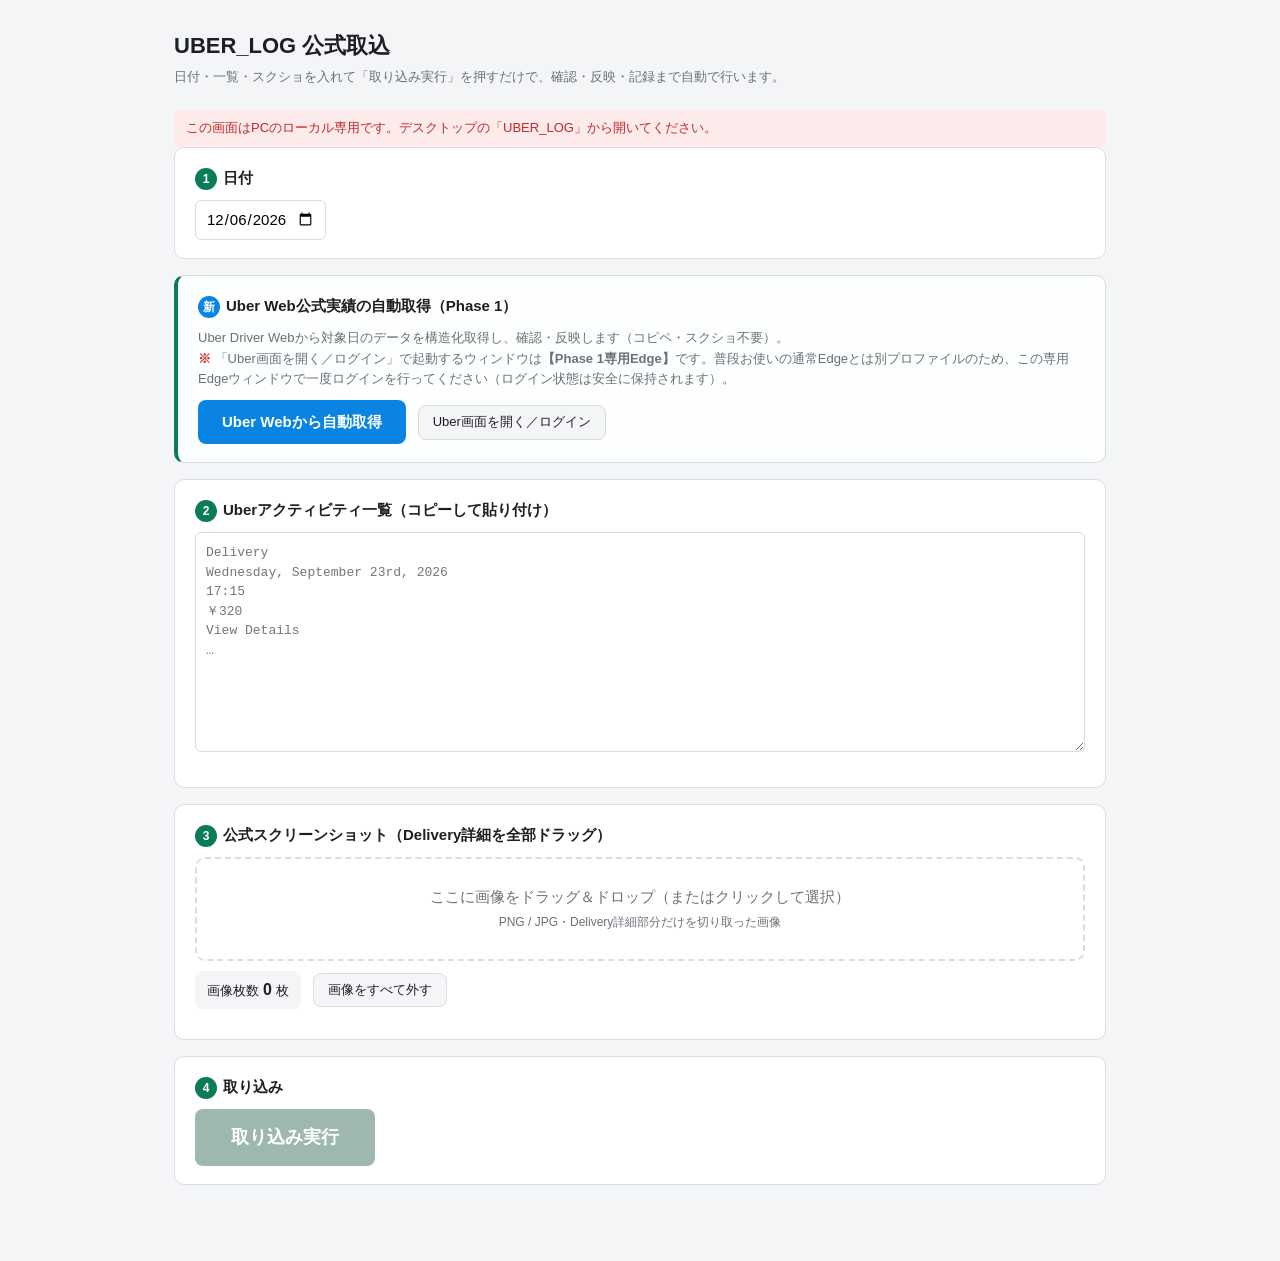
==== commit 2beb8ece: "feat(official-import): Uber Web 取得（browser-fetcher / structured-normalizer）を正式に main へ 2026-10-08〜10" ====
--- a/tools/official-import/index.html
+++ b/tools/official-import/index.html
@@ -42,10 +42,17 @@
     .muted { color: var(--muted); font-size: 12px; }
     .progress { list-style: none; padding: 0; margin: 12px 0 0; display: grid; gap: 4px; }
     .progress li { color: var(--muted); }
+    .progress li small { font-weight: 400; margin-left: 6px; }
+    .progress li.todo::before { content: "・ "; }
     .progress li.doing { color: var(--text); font-weight: 700; }
     .progress li.doing::before { content: "▶ "; color: var(--accent); }
     .progress li.done { color: var(--accent); }
     .progress li.done::before { content: "✓ "; }
+    .progress li.stopped { color: var(--warn); font-weight: 700; }
+    .progress li.stopped::before { content: "⏸ "; }
+    .progress li.failed { color: var(--err); font-weight: 700; }
+    .progress li.failed::before { content: "✕ "; }
+    .problem .reason { color: var(--warn); font-size: 12px; }
     .problem { border: 1px solid var(--warn); background: var(--warn-weak); border-radius: 8px; padding: 12px 14px; margin-top: 10px; }
     .problem.error { border-color: var(--err); background: var(--err-weak); }
     .problem h3 { margin: 0 0 4px; font-size: 15px; }
@@ -73,6 +80,17 @@
     <span class="muted" id="date-note"></span>
   </section>
 
+  <section class="card" style="border-left: 4px solid var(--accent); background: #fdfefe;">
+    <h2><span class="step" style="background:#0984e3;">新</span>Uber Web公式実績の自動取得（Phase 1）</h2>
+    <p class="muted" style="margin: 0 0 10px; font-size: 13px;">Uber Driver Webから対象日のデータを構造化取得し、確認・反映します（コピペ・スクショ不要）。<br>
+    <span style="color:#d63031; font-weight:bold;">※</span> 「Uber画面を開く／ログイン」で起動するウィンドウは<strong>【Phase 1専用Edge】</strong>です。普段お使いの通常Edgeとは別プロファイルのため、この専用Edgeウィンドウで一度ログインを行ってください（ログイン状態は安全に保持されます）。</p>
+    <div class="row">
+      <button class="primary" id="btn-browser-fetch" type="button" style="font-size:15px; padding:10px 24px; background:#0984e3;">Uber Webから自動取得</button>
+      <button class="ghost" id="btn-open-uber" type="button">Uber画面を開く／ログイン</button>
+      <span class="muted" id="browser-status-text"></span>
+    </div>
+  </section>
+
   <section class="card">
     <h2><span class="step">2</span>Uberアクティビティ一覧（コピーして貼り付け）</h2>
     <textarea id="activity" placeholder="Delivery&#10;Wednesday, September 23rd, 2026&#10;17:15&#10;￥320&#10;View Details&#10;…"></textarea>
@@ -127,21 +145,36 @@
   $('date').value = todayStr;
   $('date').max = todayStr;
 
+  let lastJobSummary = null;
+
   // ---------- 一覧テキストの簡易解析 ----------
   function renderParse() {
     const date = $('date').value;
     const text = $('activity').value;
-    if (!text.trim()) { $('parse-stats').innerHTML = ''; $('parse-notes').innerHTML = ''; return; }
-    const s = P.summarize(P.parseActivityText(text, { defaultYear: date.slice(0, 4) }), date);
+    if (!text.trim() && !lastJobSummary) { $('parse-stats').innerHTML = ''; $('parse-notes').innerHTML = ''; return; }
+    const s = text.trim() ? P.summarize(P.parseActivityText(text, { defaultYear: date.slice(0, 4) }), date) : {};
+    const sm = lastJobSummary || {};
+    const trips = sm.trips != null ? sm.trips : (s.delivery || 0);
+    const deliveriesCount = sm.deliveriesCount != null ? sm.deliveriesCount : (s.delivery || 0);
+    const deliverySales = sm.deliverySales != null ? sm.deliverySales : (s.deliverySales || 0);
+    const questSales = sm.questSales != null ? sm.questSales : (s.questSales || 0);
+    const adjustmentSales = sm.adjustmentSales != null ? sm.adjustmentSales : (s.adjustmentSales || 0);
+    const totalSales = deliverySales + questSales + adjustmentSales;
+
     $('parse-stats').innerHTML = [
-      ['Delivery', s.delivery], ['配達報酬', yen(s.deliverySales)], ['クエスト（重複排除後）', yen(s.questSales)], ['調整', yen(s.adjustmentSales)]
-    ].map(([k, v]) => `<div class="stat">${k}<b>${v}</b></div>`).join('');
+      ['Trip数', trips],
+      ['実配達件数', deliveriesCount],
+      ['配達報酬', yen(deliverySales)],
+      ['クエスト', yen(questSales)],
+      ['調整', yen(adjustmentSales)],
+      ['総売上', yen(totalSales)]
+    ].map(([k, v]) => `<div class="stat">${esc(k)}<b>${esc(String(v))}</b></div>`).join('');
     const notes = [];
-    if (!s.delivery) notes.push(['err', `${date} の Delivery が見つかりません。日付とコピー範囲（日付の行も含めて）を確認してください`]);
+    if (!trips && !s.delivery) notes.push(['err', `${date} の Delivery が見つかりません。日付とコピー範囲（日付の行も含めて）を確認してください`]);
     if (s.otherDates) notes.push(['ok', `${date} 以外の日付のイベント ${s.otherDates} 件は取込対象外です`]);
     if (s.unknown) notes.push(['warn', `未分類・対象外のイベントが ${s.unknown} 件あります（取込時に確認が必要になります）`]);
     const n = saved.size + added.size;
-    if (s.delivery && n && s.delivery !== n) notes.push(['warn', `Delivery ${s.delivery} 件に対してスクショ ${n} 枚です`]);
+    if (!lastJobSummary && s.delivery && n && s.delivery !== n) notes.push(['warn', `Delivery ${s.delivery} 件に対してスクショ ${n} 枚です`]);
     $('parse-notes').innerHTML = notes.map(([c, t]) => `<div class="note ${c}">${esc(t)}</div>`).join('');
   }
   $('activity').addEventListener('input', renderParse);
@@ -197,7 +230,24 @@
     }
     renderImages();
   }
-  $('date').addEventListener('change', () => { $('activity').value = ''; loadDate(); $('result').hidden = true; $('problems').innerHTML = ''; });
+  $('date').addEventListener('change', async () => {
+    $('activity').value = '';
+    await loadDate();
+    $('result').hidden = true;
+    $('problems').innerHTML = '';
+    $('status').hidden = true;
+    $('run-note').innerHTML = '';
+    $('run').disabled = !backend;
+    try {
+      const res = await api('/api/jobs/current');
+      if (res.ok) {
+        const job = await res.json();
+        if (job.date === $('date').value) {
+          await restoreJob(job);
+        }
+      }
+    } catch (e) {}
+  });
 
   // ---------- 実行 ----------
   const toBase64 = file => new Promise((resolve, reject) => {
@@ -237,47 +287,245 @@
     }
   }
   function note(kind, text) { $('run-note').innerHTML = `<div class="note ${kind}">${esc(text)}</div>`; }
-  function finish() { busy = false; $('run').disabled = !backend; }
-
-  function showStatus(msg, steps, stepKey, state) {
+  function finish() {
+    busy = false;
+    $('run').disabled = !backend;
+    if ($('btn-browser-fetch')) $('btn-browser-fetch').disabled = !backend;
+  }
+
+  async function startBrowserFetch(confirmed = false, decisions = null) {
+    if (busy) return;
+    const date = $('date').value;
+    $('run-note').innerHTML = '';
+    if (!/^\d{4}-\d{2}-\d{2}$/.test(date)) return note('err', '日付を選んでください');
+    if (date > todayStr) return note('err', '未来の日付は取り込めません');
+    busy = true;
+    $('run').disabled = true;
+    $('btn-browser-fetch').disabled = true;
+    $('result').hidden = true;
+    $('problems').innerHTML = '';
+    showStatus(confirmed ? 'UBER_LOGへ反映中...' : (decisions ? '重複判定を更新中...' : 'Uber Webから自動取得を開始中...'), null, confirmed ? 'apply' : 'save');
+    try {
+      const payload = { date, useBrowser: true, confirmed };
+      if (decisions) payload.decisions = decisions;
+      const res = await api('/api/import', {
+        method: 'POST',
+        headers: { 'Content-Type': 'application/json' },
+        body: JSON.stringify(payload)
+      });
+      const job = await res.json();
+      if (!res.ok) throw new Error(job.error || `開始に失敗しました（${res.status}）`);
+      poll(job.id);
+    } catch (e) {
+      finish();
+      showProblems([{ type: 'error', title: 'エラー', detail: e.message }]);
+    }
+  }
+
+  $('btn-browser-fetch').addEventListener('click', () => startBrowserFetch(false));
+
+  async function refreshBrowserStatus() {
+    if (!backend) return;
+    try {
+      const res = await api('/api/browser/status');
+      if (res.status === 404) {
+        $('browser-status-text').innerHTML = '<span style="color:var(--err)">サーバーの再起動が必要です（旧バージョンのサーバーが動作中）。</span>';
+        return;
+      }
+      if (!res.ok) return;
+      const data = await res.json();
+      if (!data.browserAvailable) {
+        $('browser-status-text').innerHTML = '<span style="color:var(--err)">Edge / Chrome が見つかりません</span>';
+        return;
+      }
+      const st = data.status || {};
+      if (st.authenticated) {
+        $('browser-status-text').innerHTML = '<span style="color:#00b894;font-weight:bold;">✓ Uber Webログイン済み</span>';
+      } else if (st.needsLogin) {
+        $('browser-status-text').innerHTML = '<span style="color:#d63031;font-weight:bold;">⚠ Phase 1専用Edgeでのログインが必要です</span>（開いた専用Edgeで手動ログインしてください）';
+      } else if (st.unknown) {
+        $('browser-status-text').innerHTML = '<span style="color:#636e72;">Uber画面を確認中…</span>';
+      } else if (st.running) {
+        $('browser-status-text').textContent = st.message || 'ブラウザ起動中';
+      } else {
+        $('browser-status-text').textContent = 'ブラウザ未起動（「Uber画面を開く／ログイン」を押してください）';
+      }
+    } catch (e) {
+      // ネットワーク切断等は無視
+    }
+  }
+
+  $('btn-open-uber').addEventListener('click', async () => {
+    try {
+      $('browser-status-text').textContent = 'ブラウザを起動しています...';
+      const res = await api('/api/browser/launch', { method: 'POST' });
+      if (res.status === 404) {
+        $('browser-status-text').innerHTML = '<span style="color:var(--err);font-weight:bold;">サーバーが古い状態（404 route not found）です。UBER_LOG サーバーを再起動してください。</span>';
+        return;
+      }
+      const data = await res.json();
+      if (data.ok) {
+        if (data.visible === false) {
+          $('browser-status-text').innerHTML = '<span style="color:var(--err);font-weight:bold;">専用Edgeの可視ウィンドウを確認できませんでした。デスクトップの「Uber_Phase1_Edge起動.bat」から起動してください。</span>';
+        } else {
+          $('browser-status-text').innerHTML = data.attached
+            ? '<span style="color:#00b894;font-weight:bold;">専用Edgeに接続しました。</span>別ウィンドウのUber画面をご確認ください。'
+            : '<span style="color:#00b894;font-weight:bold;">専用Edgeを画面に表示しました。</span>Uber画面で手動ログインしてください。';
+        }
+        setTimeout(refreshBrowserStatus, 1500);
+        setTimeout(refreshBrowserStatus, 4000);
+      } else {
+        const msg = data.code === 'browser_not_found'
+          ? 'ブラウザ実行ファイル（Edge / Chrome）が見つかりません。'
+          : (data.error || '専用Edgeを起動できませんでした。デスクトップの「Uber_Phase1_Edge起動.bat」から起動してください。');
+        $('browser-status-text').innerHTML = `<span style="color:var(--err);font-weight:bold;">${esc(msg)}</span>`;
+      }
+    } catch (e) {
+      $('browser-status-text').innerHTML = `<span style="color:var(--err);font-weight:bold;">エラー: ${esc(e.message)}</span>`;
+    }
+  });
+
+  // 状態ごとの見出し（処理中／確認待ちで停止／エラーで停止／完了 を一目で区別する）
+  const STATE_HEAD = {
+    running: '▶ 処理中',
+    needs_review: '⏸ 確認待ちのため停止しています（処理は動いていません・UBER_LOG には反映していません）',
+    error: '✕ エラーで停止しました（処理は動いていません）',
+    done: '✓ 完了'
+  };
+  // 工程名から「中」を外す（完了・停止した工程に「保存中」と出さない）
+  const stepName = label => String(label).replace(/中(?=（|$)/, '');
+
+  function showStatus(msg, steps, stepKey, state = 'running') {
     $('status').hidden = false;
-    $('status-msg').textContent = msg;
-    $('status-msg').className = `note ${state === 'error' ? 'err' : state === 'needs_review' ? 'warn' : 'ok'}`;
+    const isPreview = msg && /プレビュー/i.test(msg);
+    const head = (state === 'needs_review' && isPreview) ? '⏸ プレビュー確認待ち（UBER_LOG 本体にはまだ反映していません）' : (STATE_HEAD[state] || '');
+    const body = state === 'running' ? msg
+      : state === 'needs_review' ? (isPreview ? '取得した内容を確認し、問題がなければ下の「✓ この内容でUBER_LOGへ反映する」を押してください。' : '下の「確認が必要な項目」を解決してから、もう一度「取り込み実行」を押してください。')
+      : state === 'error' ? String(msg).replace(/^エラーで停止しました:\s*/, '')
+      : msg;
+    $('status-msg').innerHTML = `<b>${esc(head)}</b>${body && body !== head ? `<br>${esc(body)}` : ''}`;
+    $('status-msg').className = `note ${state === 'error' ? 'err' : state === 'needs_review' ? (isPreview ? 'ok' : 'warn') : 'ok'}`;
     if (!steps) return;
     const idx = steps.findIndex(s => s.key === stepKey);
-    $('progress').innerHTML = steps.filter(s => s.key !== 'done').map((s, i) =>
-      `<li class="${state === 'done' || i < idx ? 'done' : i === idx && state === 'running' ? 'doing' : ''}">${esc(s.label)}</li>`).join('');
-  }
+    $('progress').innerHTML = steps.filter(s => s.key !== 'done').map((s, i) => {
+      let cls = 'todo', tag = '未実行';
+      if (state === 'done' || i < idx) { cls = 'done'; tag = '完了'; }
+      else if (i === idx && state === 'running') { cls = 'doing'; tag = '処理中…'; }
+      else if (i === idx && state === 'needs_review') { cls = 'stopped'; tag = isPreview ? 'プレビュー表示中' : '確認待ちで停止'; }
+      else if (i === idx && state === 'error') { cls = 'failed'; tag = 'エラーで停止'; }
+      return `<li class="${cls}">${esc(stepName(s.label))}<small>${esc(tag)}</small></li>`;
+    }).join('');
+  }
+
+  // 同じ理由で繰り返し止まっているか（「取り込み実行」を押し直しても解決しない場合に明示する）
+  let lastStopSig = '';
+  let sameStopCount = 0;
+
+  let lastJob = null;
 
   async function poll(id) {
     let job;
     try { job = await (await api(`/api/jobs/${id}`)).json(); } catch (e) { setTimeout(() => poll(id), 1500); return; }
+    lastJob = job;
+    if (job.result && job.result.summary) {
+      lastJobSummary = job.result.summary;
+      renderParse();
+    }
     showStatus(job.message, job.steps, job.step, job.state);
     if (job.state === 'running') { setTimeout(() => poll(id), 1000); return; }
     finish();
-    if (job.problems && job.problems.length) showProblems(job.problems, job.state);
+    if (job.problems && job.problems.length) showProblems(job.problems, job.state, job);
     if (job.state === 'done') showResult(job);
   }
 
-  function showProblems(problems, state) {
+  function showProblems(problems, state, job) {
     flagged = new Set();
     const mapFiles = [];
-    $('problems').innerHTML = (state === 'needs_review' ? '<div class="note warn"><b>確認が必要です</b>（UBER_LOG には反映していません）</div>' : '') + problems.map(p => {
+    let head = '';
+    const currentJob = job || lastJob;
+    const isStructured = (currentJob && currentJob.sourceType === 'structured') || problems.some(p => p.type === 'preview');
+    const isPreview = problems.some(p => p.type === 'preview');
+    if (state === 'needs_review') {
+      if (isPreview) {
+        head = `<div class="note ok" style="border-left: 4px solid #00b894; background: #e6fcf5; color: #087f5b; margin-bottom: 12px; font-size:15px; padding:12px 16px;">` +
+          `<b>✓ Uber Webからの構造化データ取得が完了しました</b><br>` +
+          `全トリップの正規化・照合・プレビュー作成が完了しています。<br>` +
+          `内容を確認し、問題がなければ下の<b>「✓ この内容でUBER_LOGへ反映する」</b>を押してください。<br>` +
+          `<span style="color:#d63031;font-weight:bold;">※ 従来の「取り込み実行」ボタンは押さないでください。</span>` +
+          `</div>`;
+      } else {
+        const sig = JSON.stringify(problems.map(p => [p.type, p.title, (p.items || []).map(i => i.file || i.key || '')]));
+        sameStopCount = sig === lastStopSig ? sameStopCount + 1 : 1;
+        lastStopSig = sig;
+        head = `<div class="note warn"><b>確認が必要な項目（${problems.length}件）</b> — 解決するまで UBER_LOG には反映しません。` +
+          (sameStopCount > 1 ? `<br><b>前回と同じ理由で停止しました（${sameStopCount}回目）。</b>下の項目を解決しないまま「取り込み実行」を押しても、同じ確認で止まります。` : '') + '</div>';
+      }
+    }
+    if (isPreview) {
+      $('run').disabled = true;
+      $('run-note').innerHTML = '<div class="note warn" style="margin-top:8px;"><b>構造化データのプレビュー確認待ちです。</b><br>下の「✓ この内容でUBER_LOGへ反映する」ボタンを押してください。<b style="color:var(--err)">※ 従来の「取り込み実行」は不要です。</b></div>';
+    }
+    $('problems').innerHTML = head + problems.map(p => {
       (p.items || []).forEach(i => i.file && flagged.add(i.file));
       if (p.type === 'map') (p.items || []).forEach(i => mapFiles.push(i.file));
-      const items = (p.items || []).map(i => `<li>${esc([i.time, i.amount !== undefined ? yen(i.amount) : '', i.fields ? `読めない項目: ${i.fields}` : '', i.file ? `（${i.file}）` : ''].filter(Boolean).join(' '))}</li>`).join('');
+      const items = (p.items || []).map(i => {
+        if (p.type === 'quest') {
+          return `<li>${esc(`${i.time} ${yen(i.amount)}: ${(i.labels || []).map(l => `「${l}」`).join(' と ')}`)}` +
+            `<div class="row" style="margin-top:4px"><button class="ghost" type="button" data-act="count_once" data-key="${esc(i.key)}">同じ報酬（1回だけ計上）</button>` +
+            `<button class="ghost" type="button" data-act="count_all" data-key="${esc(i.key)}">別々の報酬（両方計上）</button></div></li>`;
+        }
+        const text = [i.time, i.amount !== undefined ? yen(i.amount) : '', i.fields ? `読めない項目: ${i.fields}` : '', i.file ? `（${i.file}）` : ''].filter(Boolean).join(' ');
+        return `<li>${esc(text)}${i.reason ? `<br><span class="reason">${esc(i.reason)}</span>` : ''}</li>`;
+      }).join('');
+      const summaryStats = p.type === 'preview' ? (() => {
+        const sm = p.summary || lastJobSummary || {};
+        const trips = sm.trips != null ? sm.trips : 13;
+        const deliveriesCount = sm.deliveriesCount != null ? sm.deliveriesCount : 16;
+        const deliverySales = sm.deliverySales != null ? sm.deliverySales : 4982;
+        const questSales = sm.questSales != null ? sm.questSales : 1000;
+        const adjustmentSales = sm.adjustmentSales != null ? sm.adjustmentSales : 0;
+        const totalSales = deliverySales + questSales + adjustmentSales;
+        const stats = [
+          ['Trip数', trips],
+          ['実配達件数', deliveriesCount],
+          ['配達報酬', yen(deliverySales)],
+          ['クエスト', yen(questSales)],
+          ['調整', yen(adjustmentSales)],
+          ['総売上', yen(totalSales)]
+        ];
+        return `<div class="stats" style="margin: 14px 0 10px 0; background: #fff; padding: 12px; border-radius: 8px; border: 1px solid #dfe6e9; display: flex; flex-wrap: wrap; gap: 10px;">` +
+          stats.map(([k, v]) => `<div class="stat" style="min-width: 95px; padding: 8px 14px; background: ${k === '総売上' ? '#e6fcf5' : '#f8f9fa'}; border-radius: 6px; border: ${k === '総売上' ? '1px solid #00b894' : '1px solid #eee'};">${esc(k)}<b style="${k === '総売上' ? 'color:#00b894; font-size:1.3em;' : 'font-size:1.15em;'}">${esc(String(v))}</b></div>`).join('') +
+          `</div>`;
+      })() : '';
+      const topAction = p.type === 'preview'
+        ? `<div class="row" style="margin:12px 0 16px 0"><button class="primary" type="button" data-act="apply_confirmed" style="background:#00b894;padding:12px 28px;font-size:16px;font-weight:bold;cursor:pointer;box-shadow:0 2px 8px rgba(0,184,148,0.35);">✓ この内容でUBER_LOGへ反映する</button></div>`
+        : '';
       const actions = p.type === 'map'
-        ? `<div class="row" style="margin-top:8px"><button class="ghost" type="button" data-act="add">スクショを追加する</button><button class="ghost" type="button" data-act="mapless">MAPなしで取り込む</button></div>`
-        : (p.type === 'unreadable' || p.type === 'other') ? `<div class="row" style="margin-top:8px"><button class="ghost" type="button" data-act="add">スクショを追加する</button></div>` : '';
-      return `<div class="problem${p.type === 'error' ? ' error' : ''}"><h3>${esc(p.title)}</h3>${items ? `<ul>${items}</ul>` : ''}<div class="detail">${esc(p.detail || '')}</div>${actions}</div>`;
+        ? `<div class="row" style="margin-top:8px">${isStructured ? '' : '<button class="ghost" type="button" data-act="add">スクショを追加する</button>'}<button class="ghost" type="button" data-act="mapless">MAPなしで取り込む</button></div>`
+        : (p.type === 'unreadable' || p.type === 'other') ? (isStructured ? '' : `<div class="row" style="margin-top:8px"><button class="ghost" type="button" data-act="add">スクショを追加する</button></div>`)
+        : p.type === 'preview' ? `<div class="row" style="margin-top:14px"><button class="primary" type="button" data-act="apply_confirmed" style="background:#00b894;padding:12px 28px;font-size:16px;font-weight:bold;cursor:pointer;box-shadow:0 2px 8px rgba(0,184,148,0.35);">✓ この内容でUBER_LOGへ反映する</button></div>` : '';
+      return `<div class="problem${p.type === 'error' ? ' error' : ''}"><h3>${esc(p.title)}</h3><div class="detail">${esc(p.detail || '')}</div>${summaryStats}${topAction}${items ? `<ul>${items}</ul>` : ''}${actions}</div>`;
     }).join('');
     renderImages();
     $('problems').querySelectorAll('[data-act]').forEach(b => b.addEventListener('click', () => {
-      if (b.dataset.act === 'add') {
+      const act = b.dataset.act;
+      if (act === 'apply_confirmed') {
+        if (confirm('取得した構造化データの内容を UBER_LOG へ反映します。よろしいですか？')) {
+          startBrowserFetch(true);
+        }
+      } else if (act === 'add') {
         drop.classList.add('attention');
         drop.scrollIntoView({ behavior: 'smooth', block: 'center' });
-      } else if (b.dataset.act === 'mapless' && confirm(`次の ${mapFiles.length} 件を MAP なしで取り込みます。よろしいですか？\n${mapFiles.join('\n')}`)) {
+      } else if (act === 'mapless' && confirm(`次の ${mapFiles.length} 件を MAP なしで取り込みます。よろしいですか？\n${mapFiles.join('\n')}`)) {
         start({ mapMissingOk: mapFiles });
+      } else if ((act === 'count_once' || act === 'count_all') && confirm(act === 'count_once'
+        ? `${b.dataset.key.replace('|', ' ¥')} は同じ報酬の2種類の表示として、1回だけ計上します（二重計上しない）。よろしいですか？`
+        : `${b.dataset.key.replace('|', ' ¥')} は別々に受け取った報酬として、両方とも計上します。よろしいですか？`)) {
+        if (isStructured) {
+          startBrowserFetch(false, { questDuplicates: { [b.dataset.key]: act } });
+        } else {
+          start({ questDuplicates: { [b.dataset.key]: act } });
+        }
       }
     }));
   }
@@ -304,6 +552,39 @@
 
   $('run').addEventListener('click', () => start());
 
+  async function restoreJob(job) {
+    if (!job) return;
+    lastJob = job;
+    if (job.result && job.result.summary) {
+      lastJobSummary = job.result.summary;
+    }
+    if (job.date && $('date').value !== job.date) {
+      $('date').value = job.date;
+      await loadDate();
+    }
+    renderParse();
+    showStatus(job.message, job.steps, job.step, job.state);
+    if (job.state === 'running') {
+      busy = true;
+      $('run').disabled = true;
+      if ($('btn-browser-fetch')) $('btn-browser-fetch').disabled = true;
+      poll(job.id);
+    } else if (job.state === 'needs_review') {
+      finish();
+      if (job.problems && job.problems.length) {
+        showProblems(job.problems, job.state, job);
+      }
+    } else if (job.state === 'done') {
+      finish();
+      showResult(job);
+    } else if (job.state === 'error') {
+      finish();
+      if (job.problems && job.problems.length) {
+        showProblems(job.problems, job.state, job);
+      }
+    }
+  }
+
   // ---------- 起動時: ローカルbackendの確認・実行中ジョブの再表示 ----------
   (async () => {
     try {
@@ -314,11 +595,12 @@
     $('run').disabled = !backend;
     await loadDate();
     if (backend) {
+      refreshBrowserStatus();
       try {
         const res = await api('/api/jobs/current');
         if (res.ok) {
           const job = await res.json();
-          if (job.state === 'running') { busy = true; $('run').disabled = true; poll(job.id); }
+          await restoreJob(job);
         }
       } catch (e) { /* 無ければ何もしない */ }
     }
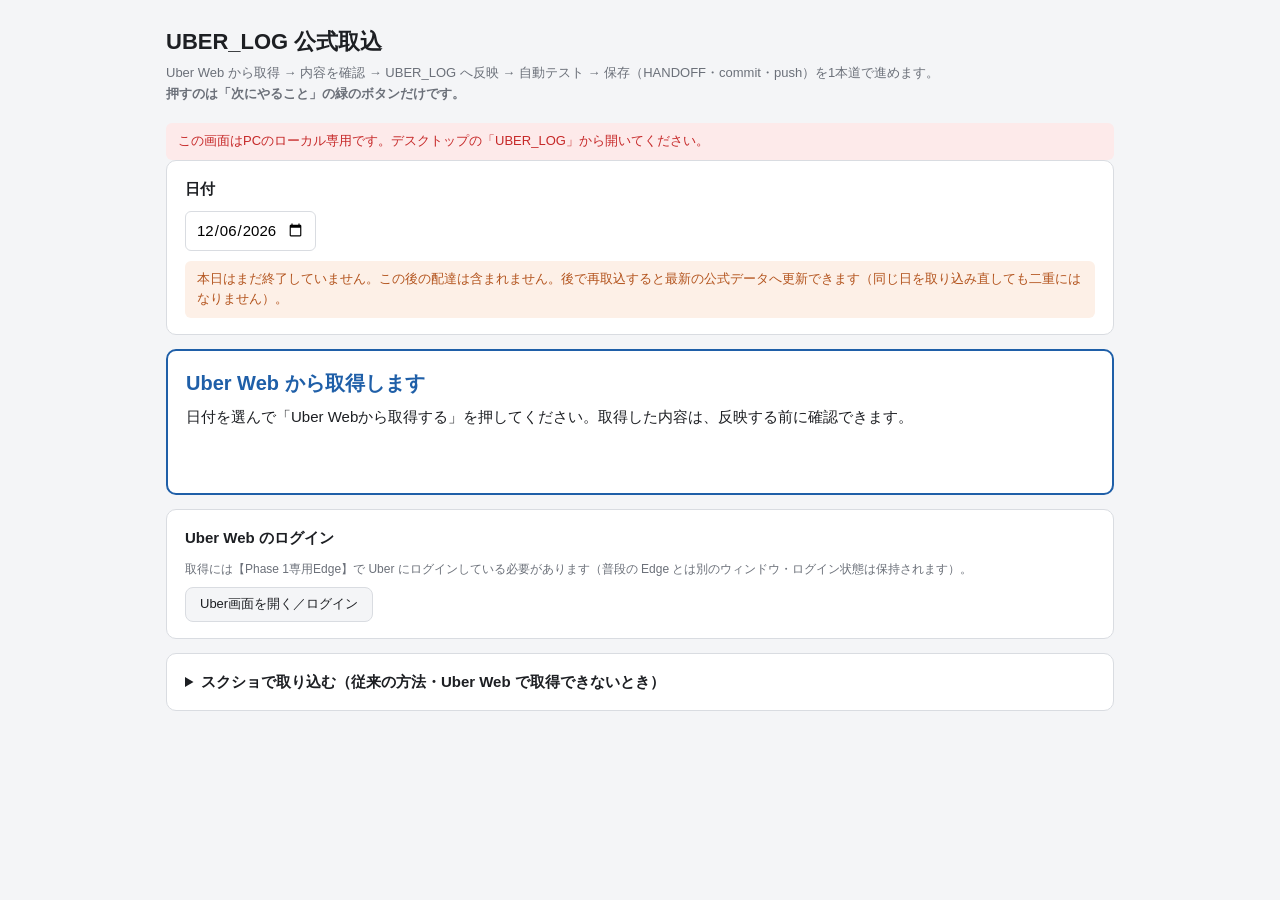
==== commit b16677de: "feat(import): 公式取込画面を状態（phase）ごとの1本道に作り直し - 状態を分離: PREVIEW_READY / PREVIEW_BLOCKED / REFLECTED / TES" ====
--- a/tools/official-import/index.html
+++ b/tools/official-import/index.html
@@ -8,18 +8,18 @@
     :root {
       --bg: #f4f5f7; --card: #fff; --text: #1d1f23; --muted: #6b7079; --line: #d9dce1;
       --accent: #0a7c5a; --accent-weak: #e3f4ee; --warn: #b3541e; --warn-weak: #fdf0e7; --err: #c62828; --err-weak: #fdeaea;
+      --info: #1f5fa8; --info-weak: #e8f0fb;
     }
     * { box-sizing: border-box; }
     body { margin: 0; background: var(--bg); color: var(--text); font: 15px/1.6 "Segoe UI", "Yu Gothic UI", "Meiryo", sans-serif; }
-    main { max-width: 980px; margin: 0 auto; padding: 28px 24px 60px; }
+    main { max-width: 980px; margin: 0 auto; padding: 24px 16px 60px; }
     h1 { font-size: 22px; margin: 0 0 4px; }
-    .lead { color: var(--muted); margin: 0 0 22px; font-size: 13px; }
-    .card { background: var(--card); border: 1px solid var(--line); border-radius: 10px; padding: 18px 20px; margin-bottom: 16px; }
+    .lead { color: var(--muted); margin: 0 0 18px; font-size: 13px; }
+    .card { background: var(--card); border: 1px solid var(--line); border-radius: 10px; padding: 16px 18px; margin-bottom: 14px; }
     .card h2 { font-size: 15px; margin: 0 0 10px; }
-    .step { display: inline-block; min-width: 22px; height: 22px; line-height: 22px; text-align: center; border-radius: 11px; background: var(--accent); color: #fff; font-size: 12px; margin-right: 6px; }
     input[type=date] { font: inherit; padding: 6px 10px; border: 1px solid var(--line); border-radius: 6px; }
-    textarea { width: 100%; min-height: 220px; font: 13px/1.5 Consolas, "BIZ UDGothic", monospace; padding: 10px; border: 1px solid var(--line); border-radius: 6px; resize: vertical; }
-    .drop { border: 2px dashed var(--line); border-radius: 10px; padding: 26px; text-align: center; color: var(--muted); cursor: pointer; transition: .15s; }
+    textarea { width: 100%; min-height: 200px; font: 13px/1.5 Consolas, "BIZ UDGothic", monospace; padding: 10px; border: 1px solid var(--line); border-radius: 6px; resize: vertical; }
+    .drop { border: 2px dashed var(--line); border-radius: 10px; padding: 22px; text-align: center; color: var(--muted); cursor: pointer; transition: .15s; }
     .drop.over, .drop.attention { border-color: var(--accent); background: var(--accent-weak); color: var(--accent); }
     .grid { display: grid; grid-template-columns: repeat(auto-fill, minmax(170px, 1fr)); gap: 6px 12px; margin-top: 12px; font-size: 12px; }
     .img-item { display: flex; align-items: center; gap: 6px; border: 1px solid var(--line); border-radius: 6px; padding: 4px 6px; background: #fafbfc; min-width: 0; }
@@ -30,98 +30,113 @@
     .stats { display: flex; flex-wrap: wrap; gap: 8px; margin-top: 10px; }
     .stat { background: var(--bg); border-radius: 8px; padding: 6px 12px; font-size: 13px; }
     .stat b { font-size: 16px; margin-left: 4px; }
+    .stat.total { background: var(--accent-weak); }
     .note { margin-top: 10px; padding: 8px 12px; border-radius: 6px; font-size: 13px; white-space: pre-wrap; }
     .note.warn { background: var(--warn-weak); color: var(--warn); }
     .note.ok { background: var(--accent-weak); color: var(--accent); }
     .note.err { background: var(--err-weak); color: var(--err); }
     button { font: inherit; border: 0; border-radius: 8px; padding: 10px 22px; cursor: pointer; }
-    .primary { background: var(--accent); color: #fff; font-weight: 700; font-size: 18px; padding: 14px 36px; }
-    .primary:disabled { background: #9fb8ae; cursor: default; }
+    button:disabled { cursor: default; opacity: .5; }
+    /* 主操作（緑）は画面に常に1つだけ（#primary） */
+    .primary { background: var(--accent); color: #fff; font-weight: 700; font-size: 18px; padding: 14px 32px; box-shadow: 0 2px 8px rgba(10,124,90,.3); }
     .ghost { background: var(--bg); color: var(--text); border: 1px solid var(--line); padding: 6px 14px; font-size: 13px; }
     .row { display: flex; gap: 12px; align-items: center; flex-wrap: wrap; }
     .muted { color: var(--muted); font-size: 12px; }
-    .progress { list-style: none; padding: 0; margin: 12px 0 0; display: grid; gap: 4px; }
+    /* 次にやること */
+    #next { border-width: 2px; }
+    #next.ok { border-color: var(--accent); }
+    #next.warn { border-color: var(--warn); }
+    #next.err { border-color: var(--err); }
+    #next.info { border-color: var(--info); }
+    #phase-title { font-size: 20px; font-weight: 800; margin: 0; }
+    #next.ok #phase-title { color: var(--accent); }
+    #next.warn #phase-title { color: var(--warn); }
+    #next.err #phase-title { color: var(--err); }
+    #next.info #phase-title { color: var(--info); }
+    #phase-desc { margin: 6px 0 0; white-space: pre-wrap; }
+    #phase-desc b { font-weight: 800; }
+    .complete-big { font-size: 28px; font-weight: 900; color: var(--accent); margin: 10px 0 0; }
+    .progress { list-style: none; padding: 0; margin: 14px 0 0; display: grid; gap: 3px; }
     .progress li { color: var(--muted); }
     .progress li small { font-weight: 400; margin-left: 6px; }
-    .progress li.todo::before { content: "・ "; }
-    .progress li.doing { color: var(--text); font-weight: 700; }
-    .progress li.doing::before { content: "▶ "; color: var(--accent); }
+    .progress li .mk { display: inline-block; width: 1.4em; text-align: center; font-weight: 800; }
     .progress li.done { color: var(--accent); }
-    .progress li.done::before { content: "✓ "; }
-    .progress li.stopped { color: var(--warn); font-weight: 700; }
-    .progress li.stopped::before { content: "⏸ "; }
-    .progress li.failed { color: var(--err); font-weight: 700; }
-    .progress li.failed::before { content: "✕ "; }
+    .progress li.doing { color: var(--info); font-weight: 700; }
+    .progress li.waiting { color: var(--warn); font-weight: 700; }
+    .progress li.error { color: var(--err); font-weight: 700; }
+    .progress li.skip { color: var(--muted); }
     .problem .reason { color: var(--warn); font-size: 12px; }
     .problem { border: 1px solid var(--warn); background: var(--warn-weak); border-radius: 8px; padding: 12px 14px; margin-top: 10px; }
     .problem.error { border-color: var(--err); background: var(--err-weak); }
+    .problem.info { border-color: var(--line); background: #fafbfc; }
     .problem h3 { margin: 0 0 4px; font-size: 15px; }
-    .problem ul { margin: 6px 0; padding-left: 20px; }
+    .problem ul { margin: 6px 0; padding-left: 20px; max-height: 360px; overflow: auto; }
     .problem .detail { white-space: pre-wrap; font-size: 13px; }
-    .result h2 { font-size: 20px; }
-    .result table { border-collapse: collapse; font-size: 16px; }
-    .result td { padding: 3px 18px 3px 0; }
+    .result table { border-collapse: collapse; font-size: 15px; margin-top: 8px; }
+    .result td { padding: 2px 18px 2px 0; }
     .result td:last-child { font-weight: 700; text-align: right; }
-    .pass { display: inline-block; background: var(--accent); color: #fff; border-radius: 6px; padding: 2px 10px; font-weight: 700; margin-top: 8px; }
-    .link-btn { display: inline-block; margin-top: 14px; background: var(--accent); color: #fff; text-decoration: none; border-radius: 8px; padding: 10px 26px; font-weight: 700; }
+    details.legacy > summary { cursor: pointer; font-weight: 700; }
+    .locked { opacity: .55; pointer-events: none; }
     [hidden] { display: none !important; }
   </style>
 </head>
 <body>
 <main>
   <h1>UBER_LOG 公式取込</h1>
-  <p class="lead">日付・一覧・スクショを入れて「取り込み実行」を押すだけで、確認・反映・記録まで自動で行います。</p>
+  <p class="lead">Uber Web から取得 → 内容を確認 → UBER_LOG へ反映 → 自動テスト → 保存（HANDOFF・commit・push）を1本道で進めます。<br>
+    <b>押すのは「次にやること」の緑のボタンだけです。</b></p>
 
   <div class="note err" id="offline" hidden>この画面はPCのローカル専用です。デスクトップの「UBER_LOG」から開いてください。</div>
 
-  <section class="card">
-    <h2><span class="step">1</span>日付</h2>
+  <section class="card" id="date-card">
+    <h2>日付</h2>
     <input type="date" id="date">
     <span class="muted" id="date-note"></span>
+    <div id="today-warn" hidden></div>
   </section>
 
-  <section class="card" style="border-left: 4px solid var(--accent); background: #fdfefe;">
-    <h2><span class="step" style="background:#0984e3;">新</span>Uber Web公式実績の自動取得（Phase 1）</h2>
-    <p class="muted" style="margin: 0 0 10px; font-size: 13px;">Uber Driver Webから対象日のデータを構造化取得し、確認・反映します（コピペ・スクショ不要）。<br>
-    <span style="color:#d63031; font-weight:bold;">※</span> 「Uber画面を開く／ログイン」で起動するウィンドウは<strong>【Phase 1専用Edge】</strong>です。普段お使いの通常Edgeとは別プロファイルのため、この専用Edgeウィンドウで一度ログインを行ってください（ログイン状態は安全に保持されます）。</p>
+  <!-- 次にやること（見出し・説明・主ボタン・進捗は render() が phase から1か所で作る） -->
+  <section class="card" id="next">
+    <p id="phase-title">—</p>
+    <p id="phase-desc"></p>
+    <div id="next-warn"></div>
+    <div class="stats" id="summary"></div>
+    <div class="row" style="margin-top:14px"><button class="primary" id="primary" type="button" hidden></button><span class="muted" id="primary-note"></span></div>
+    <ul class="progress" id="progress"></ul>
+    <div id="problems"></div>
+    <div class="result" id="result" hidden></div>
+    <div class="row" style="margin-top:10px"><button class="ghost" id="btn-reset" type="button" hidden>別の日を取り込む（この取得結果は反映しない）</button></div>
+  </section>
+
+  <section class="card" id="uber-card">
+    <h2>Uber Web のログイン</h2>
+    <p class="muted" style="margin:0 0 8px">取得には【Phase 1専用Edge】で Uber にログインしている必要があります（普段の Edge とは別のウィンドウ・ログイン状態は保持されます）。</p>
     <div class="row">
-      <button class="primary" id="btn-browser-fetch" type="button" style="font-size:15px; padding:10px 24px; background:#0984e3;">Uber Webから自動取得</button>
       <button class="ghost" id="btn-open-uber" type="button">Uber画面を開く／ログイン</button>
       <span class="muted" id="browser-status-text"></span>
     </div>
   </section>
 
-  <section class="card">
-    <h2><span class="step">2</span>Uberアクティビティ一覧（コピーして貼り付け）</h2>
-    <textarea id="activity" placeholder="Delivery&#10;Wednesday, September 23rd, 2026&#10;17:15&#10;￥320&#10;View Details&#10;…"></textarea>
-    <div class="stats" id="parse-stats"></div>
-    <div id="parse-notes"></div>
+  <section class="card" id="legacy-card">
+    <details class="legacy" id="legacy">
+      <summary>スクショで取り込む（従来の方法・Uber Web で取得できないとき）</summary>
+      <p class="muted">Uberアクティビティ一覧を貼り付け、Delivery詳細のスクショを全部入れてから「スクショで取り込む」を押します。</p>
+      <h2 style="margin-top:12px">Uberアクティビティ一覧（コピーして貼り付け）</h2>
+      <textarea id="activity" placeholder="Delivery&#10;Wednesday, September 23rd, 2026&#10;17:15&#10;￥320&#10;View Details&#10;…"></textarea>
+      <div class="stats" id="parse-stats"></div>
+      <div id="parse-notes"></div>
+      <h2 style="margin-top:14px">公式スクリーンショット（Delivery詳細を全部ドラッグ）</h2>
+      <div class="drop" id="drop">ここに画像をドラッグ＆ドロップ（またはクリックして選択）<br><span class="muted">PNG / JPG・Delivery詳細部分だけを切り取った画像</span></div>
+      <input type="file" id="file-input" accept="image/png,image/jpeg" multiple hidden>
+      <div class="row" style="margin-top:10px">
+        <div class="stat">画像枚数<b id="img-count">0</b> 枚</div>
+        <button class="ghost" id="clear-images" type="button">画像をすべて外す</button>
+      </div>
+      <div id="img-notes"></div>
+      <div class="grid" id="img-list"></div>
+      <div class="row" style="margin-top:12px"><button class="ghost" id="run" type="button">スクショで取り込む</button><span id="run-note"></span></div>
+    </details>
   </section>
-
-  <section class="card">
-    <h2><span class="step">3</span>公式スクリーンショット（Delivery詳細を全部ドラッグ）</h2>
-    <div class="drop" id="drop">ここに画像をドラッグ＆ドロップ（またはクリックして選択）<br><span class="muted">PNG / JPG・Delivery詳細部分だけを切り取った画像</span></div>
-    <input type="file" id="file-input" accept="image/png,image/jpeg" multiple hidden>
-    <div class="row" style="margin-top:10px">
-      <div class="stat">画像枚数<b id="img-count">0</b> 枚</div>
-      <button class="ghost" id="clear-images" type="button">画像をすべて外す</button>
-    </div>
-    <div id="img-notes"></div>
-    <div class="grid" id="img-list"></div>
-  </section>
-
-  <section class="card">
-    <h2><span class="step">4</span>取り込み</h2>
-    <button class="primary" id="run" type="button">取り込み実行</button>
-    <div id="run-note"></div>
-    <div id="status" hidden>
-      <div class="note ok" id="status-msg"></div>
-      <ul class="progress" id="progress"></ul>
-    </div>
-    <div id="problems"></div>
-  </section>
-
-  <section class="card result" id="result" hidden></section>
 </main>
 
 <script src="lib/activity-parser.js"></script>
@@ -130,51 +145,202 @@
   const $ = id => document.getElementById(id);
   const P = window.UberActivityParser;
   const api = (p, opt = {}) => fetch(p, { ...opt, headers: { 'X-UBER-LOG': '1', ...(opt.headers || {}) } });
-  const yen = n => (n < 0 ? '-' : '') + '¥' + Math.abs(Number(n) || 0).toLocaleString();
   const esc = s => String(s).replace(/[&<>"']/g, c => ({ '&': '&amp;', '<': '&lt;', '>': '&gt;', '"': '&quot;', "'": '&#39;' }[c]));
-  const hms = s => `${Math.floor(s / 3600)}:${String(Math.floor(s % 3600 / 60)).padStart(2, '0')}:${String(s % 60).padStart(2, '0')}`;
+  // 数字が無いときは「—」。架空の金額・件数は絶対に出さない
+  const has = v => v !== null && v !== undefined && v !== '' && Number.isFinite(Number(v));
+  const yen = n => has(n) ? (n < 0 ? '-' : '') + '¥' + Math.abs(Number(n)).toLocaleString() : '—';
+  const cnt = (n, unit = '') => has(n) ? `${Number(n).toLocaleString()}${unit}` : '—';
 
   let backend = false;
   let busy = false;
-  const saved = new Set();           // サーバーに保存済みの画像（外さない限り再送不要）
-  const added = new Map();           // 今回追加した画像 name -> { file, width }
-  let flagged = new Set();           // 確認が必要な画像
-
-  const today = new Date();
-  const todayStr = `${today.getFullYear()}-${String(today.getMonth() + 1).padStart(2, '0')}-${String(today.getDate()).padStart(2, '0')}`;
+  let view = null; // いま表示している取込（サーバーの job.view() または保存待ちの情報）
+  const saved = new Set();
+  const added = new Map();
+  let flagged = new Set();
+  let lastStopSig = '';
+  let sameStopCount = 0;
+
+  // 今日（日本時間）
+  const todayStr = (() => { try { return new Intl.DateTimeFormat('en-CA', { timeZone: 'Asia/Tokyo', year: 'numeric', month: '2-digit', day: '2-digit' }).format(new Date()); } catch (e) { const d = new Date(Date.now() + 9 * 3600e3); return d.toISOString().slice(0, 10); } })();
   $('date').value = todayStr;
   $('date').max = todayStr;
 
-  let lastJobSummary = null;
-
-  // ---------- 一覧テキストの簡易解析 ----------
+  const TODAY_WARNING = '本日はまだ終了していません。この後の配達は含まれません。後で再取込すると最新の公式データへ更新できます（同じ日を取り込み直しても二重にはなりません）。';
+
+  // ============================================================
+  // phase ごとの見出し・説明（この表だけが案内文の元。上下で別の文言を作らない）
+  // ============================================================
+  const PHASE = {
+    IDLE: { cls: 'info', title: 'Uber Web から取得します', desc: '日付を選んで「Uber Webから取得する」を押してください。取得した内容は、反映する前に確認できます。' },
+    FETCHING: { cls: 'info', title: '● 取得・検証中', desc: 'Uber Web から取得して内容を確かめています。このまま待ってください（ボタンを押す必要はありません）。' },
+    PREVIEW_READY: { cls: 'ok', title: 'Ⅱ 取得完了。内容を確認してください', desc: 'まだ UBER_LOG には反映していません。\n下の内容で良ければ <b>「この内容でUBER_LOGへ反映する」</b> を押してください。取り込みを押し直す必要はありません。' },
+    PREVIEW_BLOCKED: { cls: 'warn', title: 'Ⅱ 確認が必要です', desc: 'UBER_LOG にはまだ反映していません。下の項目を解決してください。' },
+    REFLECTING: { cls: 'info', title: '● UBER_LOG へ反映中', desc: 'このまま待ってください。' },
+    REFLECTED: { cls: 'info', title: '● UBER_LOG へ反映しました', desc: '続けて自動テストを行います。このまま待ってください。' },
+    TESTING: { cls: 'info', title: '● 自動テスト中', desc: 'UBER_LOG への反映は完了しています。テストが終わると自動で保存（HANDOFF・commit・push）します。このまま待ってください。' },
+    TEST_FAILED: { cls: 'err', title: '× 自動テストが失敗しました（保存はまだです）', desc: '<b>UBER_LOG には反映済みです。</b>\n<b>取り込みをやり直さないでください。</b>（もう一度取得・反映する必要はありません）\n<b>GitHub への保存はまだです。</b>\n原因を直したら「テストと保存を再開する」を押してください（テスト → HANDOFF → commit → push だけを行います）。' },
+    SAVING: { cls: 'info', title: '● 記録・保存中（HANDOFF・commit・push）', desc: 'このまま待ってください。' },
+    SAVE_FAILED: { cls: 'err', title: '× 記録・保存でエラーになりました', desc: '<b>UBER_LOG には反映済みです。取り込みをやり直さないでください。</b>\nGitHub への保存はまだです。原因を直したら「テストと保存を再開する」を押してください。' },
+    PUSH_FAILED: { cls: 'err', title: '× GitHub への送信だけ失敗しました', desc: 'UBER_LOG への反映と保存（commit）は完了しています。取り込みはやり直さないでください。\nネットワークを確認して「GitHubへの送信を再試行する」を押してください。' },
+    COMPLETE: { cls: 'ok', title: '✓ 全工程完了', desc: '次に押すボタンはありません。' },
+    ERROR: { cls: 'err', title: '× エラーで停止しました', desc: 'UBER_LOG には反映していません（変更なし）。原因を確認して「最初から取得し直す」を押してください。' }
+  };
+  const MARK = { done: ['✓', '完了'], doing: ['●', '実行中'], waiting: ['Ⅱ', 'ユーザー確認待ち'], error: ['×', 'エラー'], todo: ['・', '未実行'], skip: ['－', '不要'] };
+  const RUNNING = ['FETCHING', 'REFLECTING', 'REFLECTED', 'TESTING', 'SAVING'];
+  const LOCK_INPUT = [...RUNNING, 'PREVIEW_READY', 'TEST_FAILED', 'SAVE_FAILED', 'PUSH_FAILED'];
+
+  // 取得結果の数字（届いた値だけ。無い項目は「—」）
+  function summaryHtml(s, deliveries) {
+    if (!s) return '';
+    const tip = Array.isArray(deliveries) && deliveries.length ? deliveries.reduce((a, d) => a + (Number(d.tip) || 0), 0) : null;
+    const items = [
+      ['トリップ', cnt(s.trips)], ['配達件数', cnt(s.deliveriesCount, '件')], ['配達報酬（チップ込み）', yen(s.deliverySales)], ['うちチップ', yen(tip)],
+      ['クエスト', yen(s.questSales)], ['調整', yen(s.adjustmentSales)], ['総売上', yen(s.totalSales)],
+      ['距離', has(s.distanceKm) ? `${Number(s.distanceKm).toFixed(2)}km` : '—'], ['配達時間', s.durationText || '—']
+    ];
+    return items.map(([k, v]) => `<div class="stat${k === '総売上' ? ' total' : ''}">${esc(k)}<b>${esc(v)}</b></div>`).join('');
+  }
+
+  // ============================================================
+  // 画面の描画（ここだけが見出し・説明・主ボタン・進捗を決める）
+  // ============================================================
+  function render(v) {
+    view = v;
+    const phase = v ? v.phase : 'IDLE';
+    const t = PHASE[phase] || PHASE.ERROR;
+    $('next').className = `card ${t.cls}`;
+    $('phase-title').textContent = t.title;
+    $('phase-desc').innerHTML = t.desc;
+
+    // 今日の途中データの注意（取得前・確認・完了のどれでも）
+    const isToday = (v ? v.date : $('date').value) === todayStr;
+    $('today-warn').hidden = !isToday;
+    $('today-warn').innerHTML = isToday ? `<div class="note warn">${esc(TODAY_WARNING)}</div>` : '';
+    $('next-warn').innerHTML = v && (v.partialDay || (v.result && v.result.partialDay)) && ['PREVIEW_READY', 'COMPLETE'].includes(phase)
+      ? `<div class="note warn"><b>今日（${esc(v.date)}）の途中のデータです。</b>${esc(TODAY_WARNING)}</div>` : '';
+
+    // 数字（取得結果）
+    const r = v && v.result;
+    const pv = v && (v.problems || []).find(p => p.type === 'preview');
+    const s = (r && r.summary) || (pv && pv.summary) || null;
+    $('summary').innerHTML = phase === 'IDLE' ? '' : summaryHtml(s, r && r.deliveries);
+
+    // 主ボタン（1つだけ）
+    const next = phase === 'IDLE' ? { act: 'fetch', label: 'Uber Webから取得する' } : (v.next || null);
+    $('primary').hidden = !next || busy;
+    if (next) { $('primary').textContent = next.label; $('primary').dataset.act = next.act; $('primary').dataset.date = next.date || (v && v.date) || ''; }
+    $('primary-note').textContent = RUNNING.includes(phase) ? '処理中…（待つだけです）' : (!next && phase === 'PREVIEW_BLOCKED' ? '下の項目のボタンで選んでください' : '');
+
+    // 進捗
+    $('progress').innerHTML = (v && v.progress ? v.progress : []).map(p => {
+      const [mk, tag] = MARK[p.status] || MARK.todo;
+      return `<li class="${esc(p.status)}"><span class="mk">${mk}</span>${esc(p.label)}<small>${esc(tag)}</small></li>`;
+    }).join('');
+
+    // 問題・プレビューの明細
+    renderProblems(v);
+
+    // 完了
+    if (phase === 'COMPLETE') renderComplete(v); else { $('result').hidden = true; $('result').innerHTML = ''; }
+
+    // 入力のロック（反映待ち・保存待ち・処理中は新しい取込を始めさせない）
+    const lock = LOCK_INPUT.includes(phase) || busy;
+    ['date-card', 'legacy-card'].forEach(id => $(id).classList.toggle('locked', lock));
+    $('btn-reset').hidden = phase !== 'PREVIEW_READY' && phase !== 'PREVIEW_BLOCKED' && phase !== 'ERROR' && phase !== 'COMPLETE';
+    $('btn-reset').textContent = phase === 'PREVIEW_READY' ? '別の日を取り込む（この取得結果は反映しない）' : '別の日を取り込む';
+  }
+
+  function renderProblems(v) {
+    const phase = v ? v.phase : 'IDLE';
+    const problems = (v && v.problems) || [];
+    flagged = new Set();
+    const mapFiles = [];
+    let head = '';
+    if (phase === 'PREVIEW_BLOCKED' && problems.length) {
+      const sig = JSON.stringify(problems.map(p => [p.type, p.title, (p.items || []).map(i => i.file || i.key || '')]));
+      sameStopCount = sig === lastStopSig ? sameStopCount + 1 : 1;
+      lastStopSig = sig;
+      head = `<div class="note warn"><b>確認が必要な項目（${problems.length}件）</b> — 解決するまで UBER_LOG には反映しません。` +
+        (sameStopCount > 1 ? `<br><b>前回と同じ理由で停止しました（${sameStopCount}回目）。</b>下の項目を解決しないと同じ確認で止まります。` : '') + '</div>';
+    }
+    const isStructured = v && v.sourceType === 'structured';
+    $('problems').innerHTML = head + problems.map(p => {
+      (p.items || []).forEach(i => i.file && flagged.add(i.file));
+      if (p.type === 'map') (p.items || []).forEach(i => mapFiles.push(i.file));
+      const items = (p.items || []).map(i => {
+        if (p.type === 'quest') {
+          return `<li>${esc(`${i.time} ${yen(i.amount)}: ${(i.labels || []).map(l => `「${l}」`).join(' と ')}`)}` +
+            `<div class="row" style="margin-top:4px"><button class="ghost" type="button" data-act="count_once" data-key="${esc(i.key)}">同じ報酬（1回だけ計上）</button>` +
+            `<button class="ghost" type="button" data-act="count_all" data-key="${esc(i.key)}">別々の報酬（両方計上）</button></div></li>`;
+        }
+        const text = [i.time, i.amount !== undefined ? yen(i.amount) : '', i.fields ? `読めない項目: ${i.fields}` : '', i.file ? `（${i.file}）` : ''].filter(Boolean).join(' ');
+        return `<li>${esc(text)}${i.reason ? `<br><span class="reason">${esc(i.reason)}</span>` : ''}</li>`;
+      }).join('');
+      const actions = p.type === 'map'
+        ? `<div class="row" style="margin-top:8px">${isStructured ? '' : '<button class="ghost" type="button" data-act="add">スクショを追加する</button>'}<button class="ghost" type="button" data-act="mapless">MAPなしで取り込む</button></div>`
+        : (!isStructured && (p.type === 'unreadable' || p.type === 'other')) ? '<div class="row" style="margin-top:8px"><button class="ghost" type="button" data-act="add">スクショを追加する</button></div>' : '';
+      const cls = p.type === 'preview' ? 'problem info' : (['error', 'test', 'save', 'push'].includes(p.type) ? 'problem error' : 'problem');
+      const title = p.type === 'preview' ? `取得したトリップ（${(p.items || []).length}件）` : p.title;
+      return `<div class="${cls}"><h3>${esc(title)}</h3>${p.type === 'preview' ? '' : `<div class="detail">${esc(p.detail || '')}</div>`}${items ? `<ul>${items}</ul>` : ''}${actions}</div>`;
+    }).join('');
+    renderImages();
+    $('problems').querySelectorAll('[data-act]').forEach(b => b.addEventListener('click', () => {
+      const act = b.dataset.act;
+      if (act === 'add') {
+        $('legacy').open = true;
+        $('drop').classList.add('attention');
+        $('drop').scrollIntoView({ behavior: 'smooth', block: 'center' });
+      } else if (act === 'mapless' && confirm(`次の ${mapFiles.length} 件を MAP なしで取り込みます。よろしいですか？\n${mapFiles.join('\n')}`)) {
+        isStructured ? startBrowserFetch(false, { mapMissingOk: mapFiles }) : start({ mapMissingOk: mapFiles });
+      } else if ((act === 'count_once' || act === 'count_all') && confirm(act === 'count_once'
+        ? `${b.dataset.key.replace('|', ' ¥')} は同じ報酬の2種類の表示として、1回だけ計上します（二重計上しない）。よろしいですか？`
+        : `${b.dataset.key.replace('|', ' ¥')} は別々に受け取った報酬として、両方とも計上します。よろしいですか？`)) {
+        const d = { questDuplicates: { [b.dataset.key]: act } };
+        isStructured ? startBrowserFetch(false, d) : start(d);
+      }
+    }));
+  }
+
+  function renderComplete(v) {
+    const r = v.result || {};
+    const [y, m, d] = String(r.date || v.date).split('-');
+    const extra = r.unchanged
+      ? '<p class="muted">この日はすでに同じ内容で取り込み済みでした（変更なし・二重登録なし）。</p>'
+      : `<p class="muted">保存: commit ${esc(r.commit || '—')}${r.pushed ? '・GitHub へ送信済み' : ''}${r.version ? ` / version ${esc(r.version)}` : ''}</p>`;
+    $('result').innerHTML = `<p class="complete-big">✓ 取込完了</p><p class="muted">${esc(`${y}/${m}/${d}`)}</p>${extra}
+      ${(r.warnings || []).length ? `<details><summary class="muted">注意 ${r.warnings.length} 件</summary><ul class="muted">${r.warnings.map(w => `<li>${esc(w)}</li>`).join('')}</ul></details>` : ''}
+      <a class="ghost" style="display:inline-block;margin-top:10px;text-decoration:none" href="/">UBER_LOGを見る</a>`;
+    $('result').hidden = false;
+  }
+
+  // ============================================================
+  // 主ボタン
+  // ============================================================
+  $('primary').addEventListener('click', () => {
+    const act = $('primary').dataset.act;
+    const date = $('primary').dataset.date || $('date').value;
+    if (act === 'fetch') startBrowserFetch(false);
+    else if (act === 'apply') { if (confirm('取得した内容を UBER_LOG へ反映します。よろしいですか？')) startBrowserFetch(true); }
+    else if (act === 'resume') resume(date);
+    else if (act === 'restart') (view && view.sourceType === 'screenshots') ? start() : startBrowserFetch(false);
+    else if (act === 'revalidate') (view && view.sourceType === 'screenshots') ? start() : startBrowserFetch(false);
+  });
+  $('btn-reset').addEventListener('click', () => { lastStopSig = ''; sameStopCount = 0; render(null); });
+
+  // ---------- 一覧テキストの簡易解析（貼り付けた一覧から数えた値だけを出す） ----------
   function renderParse() {
     const date = $('date').value;
     const text = $('activity').value;
-    if (!text.trim() && !lastJobSummary) { $('parse-stats').innerHTML = ''; $('parse-notes').innerHTML = ''; return; }
-    const s = text.trim() ? P.summarize(P.parseActivityText(text, { defaultYear: date.slice(0, 4) }), date) : {};
-    const sm = lastJobSummary || {};
-    const trips = sm.trips != null ? sm.trips : (s.delivery || 0);
-    const deliveriesCount = sm.deliveriesCount != null ? sm.deliveriesCount : (s.delivery || 0);
-    const deliverySales = sm.deliverySales != null ? sm.deliverySales : (s.deliverySales || 0);
-    const questSales = sm.questSales != null ? sm.questSales : (s.questSales || 0);
-    const adjustmentSales = sm.adjustmentSales != null ? sm.adjustmentSales : (s.adjustmentSales || 0);
-    const totalSales = deliverySales + questSales + adjustmentSales;
-
-    $('parse-stats').innerHTML = [
-      ['Trip数', trips],
-      ['実配達件数', deliveriesCount],
-      ['配達報酬', yen(deliverySales)],
-      ['クエスト', yen(questSales)],
-      ['調整', yen(adjustmentSales)],
-      ['総売上', yen(totalSales)]
-    ].map(([k, v]) => `<div class="stat">${esc(k)}<b>${esc(String(v))}</b></div>`).join('');
+    if (!text.trim()) { $('parse-stats').innerHTML = ''; $('parse-notes').innerHTML = ''; return; }
+    const s = P.summarize(P.parseActivityText(text, { defaultYear: date.slice(0, 4) }), date);
+    $('parse-stats').innerHTML = [['Delivery', cnt(s.delivery, '件')], ['配達報酬', yen(s.deliverySales)], ['クエスト', yen(s.questSales)], ['調整', yen(s.adjustmentSales)]]
+      .map(([k, v]) => `<div class="stat">${esc(k)}<b>${esc(String(v))}</b></div>`).join('');
     const notes = [];
-    if (!trips && !s.delivery) notes.push(['err', `${date} の Delivery が見つかりません。日付とコピー範囲（日付の行も含めて）を確認してください`]);
+    if (!s.delivery) notes.push(['err', `${date} の Delivery が見つかりません。日付とコピー範囲（日付の行も含めて）を確認してください`]);
     if (s.otherDates) notes.push(['ok', `${date} 以外の日付のイベント ${s.otherDates} 件は取込対象外です`]);
     if (s.unknown) notes.push(['warn', `未分類・対象外のイベントが ${s.unknown} 件あります（取込時に確認が必要になります）`]);
     const n = saved.size + added.size;
-    if (!lastJobSummary && s.delivery && n && s.delivery !== n) notes.push(['warn', `Delivery ${s.delivery} 件に対してスクショ ${n} 枚です`]);
+    if (s.delivery && n && s.delivery !== n) notes.push(['warn', `Delivery ${s.delivery} 件に対してスクショ ${n} 枚です`]);
     $('parse-notes').innerHTML = notes.map(([c, t]) => `<div class="note ${c}">${esc(t)}</div>`).join('');
   }
   $('activity').addEventListener('input', renderParse);
@@ -194,8 +360,7 @@
     const n = saved.size + added.size;
     $('img-count').textContent = n;
     const wide = [...added.values()].filter(i => i.width > 800);
-    $('img-notes').innerHTML = wide.length
-      ? `<div class="note warn">画面全体のスクショが ${wide.length} 枚あります（幅800px超）。Delivery詳細部分だけを切り取った画像にしてください。</div>` : '';
+    $('img-notes').innerHTML = wide.length ? `<div class="note warn">画面全体のスクショが ${wide.length} 枚あります（幅800px超）。Delivery詳細部分だけを切り取った画像にしてください。</div>` : '';
     const items = [...[...saved].map(name => ({ name, tag: '保存済み' })), ...[...added.values()].map(i => ({ name: i.file.name, tag: `${i.width}×${i.height}` }))]
       .sort((a, b) => a.name.localeCompare(b.name, 'ja'));
     $('img-list').innerHTML = items.map(i => `<div class="img-item${flagged.has(i.name) ? ' flag' : ''}" title="${esc(i.name)}"><span>${esc(i.name)}<br><small>${esc(i.tag)}</small></span><button type="button" data-remove="${esc(i.name)}" title="外す">×</button></div>`).join('');
@@ -225,7 +390,7 @@
         const r = await (await api(`/api/inbox/${date}`)).json();
         if (r.activity) $('activity').value = r.activity;
         (r.screenshots || []).forEach(n => saved.add(n));
-        if (r.activity || (r.screenshots || []).length) $('date-note').textContent = `（${date} の保存済みデータを読み込みました）`;
+        if (r.activity || (r.screenshots || []).length) $('date-note').textContent = `（${date} の保存済みのスクショ・一覧を読み込みました）`;
       } catch (e) { /* 読めなくても入力は続けられる */ }
     }
     renderImages();
@@ -233,29 +398,34 @@
   $('date').addEventListener('change', async () => {
     $('activity').value = '';
     await loadDate();
-    $('result').hidden = true;
-    $('problems').innerHTML = '';
-    $('status').hidden = true;
-    $('run-note').innerHTML = '';
-    $('run').disabled = !backend;
-    try {
-      const res = await api('/api/jobs/current');
-      if (res.ok) {
-        const job = await res.json();
-        if (job.date === $('date').value) {
-          await restoreJob(job);
-        }
-      }
-    } catch (e) {}
+    render(null);
   });
 
-  // ---------- 実行 ----------
+  // ============================================================
+  // 実行（取得・反映・再開）
+  // ============================================================
   const toBase64 = file => new Promise((resolve, reject) => {
     const r = new FileReader();
     r.onload = () => resolve(String(r.result).split(',')[1]);
     r.onerror = reject;
     r.readAsDataURL(file);
   });
+  function note(kind, text) { $('run-note').innerHTML = `<span class="note ${kind}" style="display:inline-block;margin:0">${esc(text)}</span>`; }
+  const localView = (phase, extra = {}) => ({ phase, date: $('date').value, progress: [], problems: [], ...extra });
+
+  async function send(path, body, startingPhase) {
+    busy = true;
+    render(localView(startingPhase, view ? { result: view.result, sourceType: view.sourceType, problems: [] } : {}));
+    try {
+      const res = await api(path, { method: 'POST', headers: { 'Content-Type': 'application/json' }, body: JSON.stringify(body) });
+      const job = await res.json();
+      if (!res.ok) throw new Error(job.error || `開始に失敗しました（${res.status}）`);
+      poll(job.id);
+    } catch (e) {
+      busy = false;
+      render(localView('ERROR', { next: { act: 'restart', label: '最初から取得し直す' }, problems: [{ type: 'error', title: 'エラー', detail: e.message }] }));
+    }
+  }
 
   async function start(decisions) {
     if (busy) return;
@@ -266,118 +436,70 @@
     if (date > todayStr) return note('err', '未来の日付は取り込めません');
     if (!text.trim()) return note('err', 'Uberアクティビティ一覧を貼り付けてください');
     if (!saved.size && !added.size) return note('err', 'Delivery詳細のスクショを入れてください');
-    busy = true;
-    $('run').disabled = true;
-    $('result').hidden = true;
-    $('problems').innerHTML = '';
-    showStatus('保存中...', null, 'save');
-    try {
-      const files = [];
-      for (const { file } of added.values()) files.push({ name: file.name, data: await toBase64(file) });
-      const res = await api('/api/import', { method: 'POST', headers: { 'Content-Type': 'application/json' }, body: JSON.stringify({ date, activity: text, keep: [...saved], files, decisions }) });
-      const job = await res.json();
-      if (!res.ok) throw new Error(job.error || `送信に失敗しました（${res.status}）`);
-      [...added.keys()].forEach(n => saved.add(n));
-      added.clear();
-      renderImages();
-      poll(job.id);
-    } catch (e) {
-      finish();
-      showProblems([{ type: 'error', title: 'エラー', detail: e.message }]);
-    }
-  }
-  function note(kind, text) { $('run-note').innerHTML = `<div class="note ${kind}">${esc(text)}</div>`; }
-  function finish() {
-    busy = false;
-    $('run').disabled = !backend;
-    if ($('btn-browser-fetch')) $('btn-browser-fetch').disabled = !backend;
-  }
-
-  async function startBrowserFetch(confirmed = false, decisions = null) {
+    const files = [];
+    for (const { file } of added.values()) files.push({ name: file.name, data: await toBase64(file) });
+    [...added.keys()].forEach(n => saved.add(n));
+    const keep = [...saved];
+    added.clear();
+    send('/api/import', { date, activity: text, keep, files, decisions }, 'FETCHING');
+  }
+
+  function startBrowserFetch(confirmed = false, decisions = null) {
     if (busy) return;
     const date = $('date').value;
-    $('run-note').innerHTML = '';
-    if (!/^\d{4}-\d{2}-\d{2}$/.test(date)) return note('err', '日付を選んでください');
-    if (date > todayStr) return note('err', '未来の日付は取り込めません');
-    busy = true;
-    $('run').disabled = true;
-    $('btn-browser-fetch').disabled = true;
-    $('result').hidden = true;
-    $('problems').innerHTML = '';
-    showStatus(confirmed ? 'UBER_LOGへ反映中...' : (decisions ? '重複判定を更新中...' : 'Uber Webから自動取得を開始中...'), null, confirmed ? 'apply' : 'save');
-    try {
-      const payload = { date, useBrowser: true, confirmed };
-      if (decisions) payload.decisions = decisions;
-      const res = await api('/api/import', {
-        method: 'POST',
-        headers: { 'Content-Type': 'application/json' },
-        body: JSON.stringify(payload)
-      });
-      const job = await res.json();
-      if (!res.ok) throw new Error(job.error || `開始に失敗しました（${res.status}）`);
-      poll(job.id);
-    } catch (e) {
-      finish();
-      showProblems([{ type: 'error', title: 'エラー', detail: e.message }]);
-    }
-  }
-
-  $('btn-browser-fetch').addEventListener('click', () => startBrowserFetch(false));
-
+    if (!/^\d{4}-\d{2}-\d{2}$/.test(date)) return;
+    if (date > todayStr) return;
+    const payload = { date, useBrowser: true, confirmed };
+    if (decisions) payload.decisions = decisions;
+    send('/api/import', payload, confirmed ? 'REFLECTING' : 'FETCHING');
+  }
+
+  function resume(date) {
+    if (busy) return;
+    send('/api/resume', { date }, 'TESTING');
+  }
+
+  async function poll(id) {
+    let job;
+    try { job = await (await api(`/api/jobs/${id}`)).json(); } catch (e) { setTimeout(() => poll(id), 1500); return; }
+    busy = job.state === 'running';
+    render(job);
+    if (busy) setTimeout(() => poll(id), 1000);
+  }
+
+  $('run').addEventListener('click', () => start());
+
+  // ---------- Uber Web のログイン ----------
   async function refreshBrowserStatus() {
     if (!backend) return;
     try {
       const res = await api('/api/browser/status');
-      if (res.status === 404) {
-        $('browser-status-text').innerHTML = '<span style="color:var(--err)">サーバーの再起動が必要です（旧バージョンのサーバーが動作中）。</span>';
-        return;
-      }
+      if (res.status === 404) { $('browser-status-text').innerHTML = '<span style="color:var(--err)">サーバーの再起動が必要です（旧バージョンのサーバーが動作中）。</span>'; return; }
       if (!res.ok) return;
       const data = await res.json();
-      if (!data.browserAvailable) {
-        $('browser-status-text').innerHTML = '<span style="color:var(--err)">Edge / Chrome が見つかりません</span>';
-        return;
-      }
+      if (!data.browserAvailable) { $('browser-status-text').innerHTML = '<span style="color:var(--err)">Edge / Chrome が見つかりません</span>'; return; }
       const st = data.status || {};
-      if (st.authenticated) {
-        $('browser-status-text').innerHTML = '<span style="color:#00b894;font-weight:bold;">✓ Uber Webログイン済み</span>';
-      } else if (st.needsLogin) {
-        $('browser-status-text').innerHTML = '<span style="color:#d63031;font-weight:bold;">⚠ Phase 1専用Edgeでのログインが必要です</span>（開いた専用Edgeで手動ログインしてください）';
-      } else if (st.unknown) {
-        $('browser-status-text').innerHTML = '<span style="color:#636e72;">Uber画面を確認中…</span>';
-      } else if (st.running) {
-        $('browser-status-text').textContent = st.message || 'ブラウザ起動中';
-      } else {
-        $('browser-status-text').textContent = 'ブラウザ未起動（「Uber画面を開く／ログイン」を押してください）';
-      }
-    } catch (e) {
-      // ネットワーク切断等は無視
-    }
-  }
-
+      if (st.authenticated) $('browser-status-text').innerHTML = '<span style="color:var(--accent);font-weight:bold;">✓ Uber Webログイン済み</span>';
+      else if (st.needsLogin) $('browser-status-text').innerHTML = '<span style="color:var(--err);font-weight:bold;">⚠ 専用Edgeでのログインが必要です</span>（開いた専用Edgeで手動ログインしてください）';
+      else if (st.unknown) $('browser-status-text').textContent = 'Uber画面を確認中…';
+      else if (st.running) $('browser-status-text').textContent = st.message || 'ブラウザ起動中';
+      else $('browser-status-text').textContent = 'ブラウザ未起動（取得するときに自動で開きます。ログインが必要なら「Uber画面を開く／ログイン」）';
+    } catch (e) { /* ネットワーク切断等は無視 */ }
+  }
   $('btn-open-uber').addEventListener('click', async () => {
     try {
       $('browser-status-text').textContent = 'ブラウザを起動しています...';
       const res = await api('/api/browser/launch', { method: 'POST' });
-      if (res.status === 404) {
-        $('browser-status-text').innerHTML = '<span style="color:var(--err);font-weight:bold;">サーバーが古い状態（404 route not found）です。UBER_LOG サーバーを再起動してください。</span>';
-        return;
-      }
+      if (res.status === 404) { $('browser-status-text').innerHTML = '<span style="color:var(--err);font-weight:bold;">サーバーが古い状態です。UBER_LOG サーバーを再起動してください。</span>'; return; }
       const data = await res.json();
       if (data.ok) {
-        if (data.visible === false) {
-          $('browser-status-text').innerHTML = '<span style="color:var(--err);font-weight:bold;">専用Edgeの可視ウィンドウを確認できませんでした。デスクトップの「Uber_Phase1_Edge起動.bat」から起動してください。</span>';
-        } else {
-          $('browser-status-text').innerHTML = data.attached
-            ? '<span style="color:#00b894;font-weight:bold;">専用Edgeに接続しました。</span>別ウィンドウのUber画面をご確認ください。'
-            : '<span style="color:#00b894;font-weight:bold;">専用Edgeを画面に表示しました。</span>Uber画面で手動ログインしてください。';
-        }
+        $('browser-status-text').innerHTML = data.visible === false
+          ? '<span style="color:var(--err);font-weight:bold;">専用Edgeの画面を確認できませんでした。デスクトップの「Uber_Phase1_Edge起動.bat」から起動してください。</span>'
+          : (data.attached ? '<span style="color:var(--accent);font-weight:bold;">専用Edgeに接続しました。</span>別ウィンドウのUber画面をご確認ください。' : '<span style="color:var(--accent);font-weight:bold;">専用Edgeを表示しました。</span>Uber画面で手動ログインしてください。');
         setTimeout(refreshBrowserStatus, 1500);
         setTimeout(refreshBrowserStatus, 4000);
       } else {
-        const msg = data.code === 'browser_not_found'
-          ? 'ブラウザ実行ファイル（Edge / Chrome）が見つかりません。'
-          : (data.error || '専用Edgeを起動できませんでした。デスクトップの「Uber_Phase1_Edge起動.bat」から起動してください。');
+        const msg = data.code === 'browser_not_found' ? 'ブラウザ（Edge / Chrome）が見つかりません。' : (data.error || '専用Edgeを起動できませんでした。');
         $('browser-status-text').innerHTML = `<span style="color:var(--err);font-weight:bold;">${esc(msg)}</span>`;
       }
     } catch (e) {
@@ -385,225 +507,47 @@
     }
   });
 
-  // 状態ごとの見出し（処理中／確認待ちで停止／エラーで停止／完了 を一目で区別する）
-  const STATE_HEAD = {
-    running: '▶ 処理中',
-    needs_review: '⏸ 確認待ちのため停止しています（処理は動いていません・UBER_LOG には反映していません）',
-    error: '✕ エラーで停止しました（処理は動いていません）',
-    done: '✓ 完了'
-  };
-  // 工程名から「中」を外す（完了・停止した工程に「保存中」と出さない）
-  const stepName = label => String(label).replace(/中(?=（|$)/, '');
-
-  function showStatus(msg, steps, stepKey, state = 'running') {
-    $('status').hidden = false;
-    const isPreview = msg && /プレビュー/i.test(msg);
-    const head = (state === 'needs_review' && isPreview) ? '⏸ プレビュー確認待ち（UBER_LOG 本体にはまだ反映していません）' : (STATE_HEAD[state] || '');
-    const body = state === 'running' ? msg
-      : state === 'needs_review' ? (isPreview ? '取得した内容を確認し、問題がなければ下の「✓ この内容でUBER_LOGへ反映する」を押してください。' : '下の「確認が必要な項目」を解決してから、もう一度「取り込み実行」を押してください。')
-      : state === 'error' ? String(msg).replace(/^エラーで停止しました:\s*/, '')
-      : msg;
-    $('status-msg').innerHTML = `<b>${esc(head)}</b>${body && body !== head ? `<br>${esc(body)}` : ''}`;
-    $('status-msg').className = `note ${state === 'error' ? 'err' : state === 'needs_review' ? (isPreview ? 'ok' : 'warn') : 'ok'}`;
-    if (!steps) return;
-    const idx = steps.findIndex(s => s.key === stepKey);
-    $('progress').innerHTML = steps.filter(s => s.key !== 'done').map((s, i) => {
-      let cls = 'todo', tag = '未実行';
-      if (state === 'done' || i < idx) { cls = 'done'; tag = '完了'; }
-      else if (i === idx && state === 'running') { cls = 'doing'; tag = '処理中…'; }
-      else if (i === idx && state === 'needs_review') { cls = 'stopped'; tag = isPreview ? 'プレビュー表示中' : '確認待ちで停止'; }
-      else if (i === idx && state === 'error') { cls = 'failed'; tag = 'エラーで停止'; }
-      return `<li class="${cls}">${esc(stepName(s.label))}<small>${esc(tag)}</small></li>`;
-    }).join('');
-  }
-
-  // 同じ理由で繰り返し止まっているか（「取り込み実行」を押し直しても解決しない場合に明示する）
-  let lastStopSig = '';
-  let sameStopCount = 0;
-
-  let lastJob = null;
-
-  async function poll(id) {
-    let job;
-    try { job = await (await api(`/api/jobs/${id}`)).json(); } catch (e) { setTimeout(() => poll(id), 1500); return; }
-    lastJob = job;
-    if (job.result && job.result.summary) {
-      lastJobSummary = job.result.summary;
-      renderParse();
-    }
-    showStatus(job.message, job.steps, job.step, job.state);
-    if (job.state === 'running') { setTimeout(() => poll(id), 1000); return; }
-    finish();
-    if (job.problems && job.problems.length) showProblems(job.problems, job.state, job);
-    if (job.state === 'done') showResult(job);
-  }
-
-  function showProblems(problems, state, job) {
-    flagged = new Set();
-    const mapFiles = [];
-    let head = '';
-    const currentJob = job || lastJob;
-    const isStructured = (currentJob && currentJob.sourceType === 'structured') || problems.some(p => p.type === 'preview');
-    const isPreview = problems.some(p => p.type === 'preview');
-    if (state === 'needs_review') {
-      if (isPreview) {
-        head = `<div class="note ok" style="border-left: 4px solid #00b894; background: #e6fcf5; color: #087f5b; margin-bottom: 12px; font-size:15px; padding:12px 16px;">` +
-          `<b>✓ Uber Webからの構造化データ取得が完了しました</b><br>` +
-          `全トリップの正規化・照合・プレビュー作成が完了しています。<br>` +
-          `内容を確認し、問題がなければ下の<b>「✓ この内容でUBER_LOGへ反映する」</b>を押してください。<br>` +
-          `<span style="color:#d63031;font-weight:bold;">※ 従来の「取り込み実行」ボタンは押さないでください。</span>` +
-          `</div>`;
-      } else {
-        const sig = JSON.stringify(problems.map(p => [p.type, p.title, (p.items || []).map(i => i.file || i.key || '')]));
-        sameStopCount = sig === lastStopSig ? sameStopCount + 1 : 1;
-        lastStopSig = sig;
-        head = `<div class="note warn"><b>確認が必要な項目（${problems.length}件）</b> — 解決するまで UBER_LOG には反映しません。` +
-          (sameStopCount > 1 ? `<br><b>前回と同じ理由で停止しました（${sameStopCount}回目）。</b>下の項目を解決しないまま「取り込み実行」を押しても、同じ確認で止まります。` : '') + '</div>';
-      }
-    }
-    if (isPreview) {
-      $('run').disabled = true;
-      $('run-note').innerHTML = '<div class="note warn" style="margin-top:8px;"><b>構造化データのプレビュー確認待ちです。</b><br>下の「✓ この内容でUBER_LOGへ反映する」ボタンを押してください。<b style="color:var(--err)">※ 従来の「取り込み実行」は不要です。</b></div>';
-    }
-    $('problems').innerHTML = head + problems.map(p => {
-      (p.items || []).forEach(i => i.file && flagged.add(i.file));
-      if (p.type === 'map') (p.items || []).forEach(i => mapFiles.push(i.file));
-      const items = (p.items || []).map(i => {
-        if (p.type === 'quest') {
-          return `<li>${esc(`${i.time} ${yen(i.amount)}: ${(i.labels || []).map(l => `「${l}」`).join(' と ')}`)}` +
-            `<div class="row" style="margin-top:4px"><button class="ghost" type="button" data-act="count_once" data-key="${esc(i.key)}">同じ報酬（1回だけ計上）</button>` +
-            `<button class="ghost" type="button" data-act="count_all" data-key="${esc(i.key)}">別々の報酬（両方計上）</button></div></li>`;
-        }
-        const text = [i.time, i.amount !== undefined ? yen(i.amount) : '', i.fields ? `読めない項目: ${i.fields}` : '', i.file ? `（${i.file}）` : ''].filter(Boolean).join(' ');
-        return `<li>${esc(text)}${i.reason ? `<br><span class="reason">${esc(i.reason)}</span>` : ''}</li>`;
-      }).join('');
-      const summaryStats = p.type === 'preview' ? (() => {
-        const sm = p.summary || lastJobSummary || {};
-        const trips = sm.trips != null ? sm.trips : 13;
-        const deliveriesCount = sm.deliveriesCount != null ? sm.deliveriesCount : 16;
-        const deliverySales = sm.deliverySales != null ? sm.deliverySales : 4982;
-        const questSales = sm.questSales != null ? sm.questSales : 1000;
-        const adjustmentSales = sm.adjustmentSales != null ? sm.adjustmentSales : 0;
-        const totalSales = deliverySales + questSales + adjustmentSales;
-        const stats = [
-          ['Trip数', trips],
-          ['実配達件数', deliveriesCount],
-          ['配達報酬', yen(deliverySales)],
-          ['クエスト', yen(questSales)],
-          ['調整', yen(adjustmentSales)],
-          ['総売上', yen(totalSales)]
-        ];
-        return `<div class="stats" style="margin: 14px 0 10px 0; background: #fff; padding: 12px; border-radius: 8px; border: 1px solid #dfe6e9; display: flex; flex-wrap: wrap; gap: 10px;">` +
-          stats.map(([k, v]) => `<div class="stat" style="min-width: 95px; padding: 8px 14px; background: ${k === '総売上' ? '#e6fcf5' : '#f8f9fa'}; border-radius: 6px; border: ${k === '総売上' ? '1px solid #00b894' : '1px solid #eee'};">${esc(k)}<b style="${k === '総売上' ? 'color:#00b894; font-size:1.3em;' : 'font-size:1.15em;'}">${esc(String(v))}</b></div>`).join('') +
-          `</div>`;
-      })() : '';
-      const topAction = p.type === 'preview'
-        ? `<div class="row" style="margin:12px 0 16px 0"><button class="primary" type="button" data-act="apply_confirmed" style="background:#00b894;padding:12px 28px;font-size:16px;font-weight:bold;cursor:pointer;box-shadow:0 2px 8px rgba(0,184,148,0.35);">✓ この内容でUBER_LOGへ反映する</button></div>`
-        : '';
-      const actions = p.type === 'map'
-        ? `<div class="row" style="margin-top:8px">${isStructured ? '' : '<button class="ghost" type="button" data-act="add">スクショを追加する</button>'}<button class="ghost" type="button" data-act="mapless">MAPなしで取り込む</button></div>`
-        : (p.type === 'unreadable' || p.type === 'other') ? (isStructured ? '' : `<div class="row" style="margin-top:8px"><button class="ghost" type="button" data-act="add">スクショを追加する</button></div>`)
-        : p.type === 'preview' ? `<div class="row" style="margin-top:14px"><button class="primary" type="button" data-act="apply_confirmed" style="background:#00b894;padding:12px 28px;font-size:16px;font-weight:bold;cursor:pointer;box-shadow:0 2px 8px rgba(0,184,148,0.35);">✓ この内容でUBER_LOGへ反映する</button></div>` : '';
-      return `<div class="problem${p.type === 'error' ? ' error' : ''}"><h3>${esc(p.title)}</h3><div class="detail">${esc(p.detail || '')}</div>${summaryStats}${topAction}${items ? `<ul>${items}</ul>` : ''}${actions}</div>`;
-    }).join('');
-    renderImages();
-    $('problems').querySelectorAll('[data-act]').forEach(b => b.addEventListener('click', () => {
-      const act = b.dataset.act;
-      if (act === 'apply_confirmed') {
-        if (confirm('取得した構造化データの内容を UBER_LOG へ反映します。よろしいですか？')) {
-          startBrowserFetch(true);
-        }
-      } else if (act === 'add') {
-        drop.classList.add('attention');
-        drop.scrollIntoView({ behavior: 'smooth', block: 'center' });
-      } else if (act === 'mapless' && confirm(`次の ${mapFiles.length} 件を MAP なしで取り込みます。よろしいですか？\n${mapFiles.join('\n')}`)) {
-        start({ mapMissingOk: mapFiles });
-      } else if ((act === 'count_once' || act === 'count_all') && confirm(act === 'count_once'
-        ? `${b.dataset.key.replace('|', ' ¥')} は同じ報酬の2種類の表示として、1回だけ計上します（二重計上しない）。よろしいですか？`
-        : `${b.dataset.key.replace('|', ' ¥')} は別々に受け取った報酬として、両方とも計上します。よろしいですか？`)) {
-        if (isStructured) {
-          startBrowserFetch(false, { questDuplicates: { [b.dataset.key]: act } });
-        } else {
-          start({ questDuplicates: { [b.dataset.key]: act } });
-        }
-      }
-    }));
-  }
-
-  function showResult(job) {
-    const r = job.result || {};
-    const s = r.summary || {};
-    const [y, m, d] = String(r.date || job.date).split('-');
-    const rows = [
-      [`${s.trips}トリップ`, ''], [`${s.deliveriesCount}配達`, ''],
-      ['配達報酬', yen(s.deliverySales)], ['クエスト', yen(s.questSales)], ['調整', yen(s.adjustmentSales)],
-      ['総売上', yen(s.totalSales)], ['距離', `${Number(s.distanceKm).toFixed(2)} km`], ['配達時間', hms(s.durationSeconds || 0)], ['MAP', s.maps]
-    ];
-    const extra = r.unchanged
-      ? '<p class="muted">この日はすでに取り込み済みで、変更はありませんでした（二重登録なし）。</p>'
-      : `<p class="muted">記録: HANDOFF 更新・保存（commit ${esc(r.commit || '')}）${r.pushed ? '・GitHub へ送信済み' : ''}${r.version ? ` / version ${esc(r.version)}` : ''}</p>`;
-    $('result').innerHTML = `<h2>${y}/${m}/${d} 取込完了</h2><table>${rows.map(([k, v]) => `<tr><td>${esc(k)}</td><td>${esc(v)}</td></tr>`).join('')}</table>
-      <div class="pass">VALIDATION ${esc(r.status || 'PASS')}</div>${extra}
-      ${(r.warnings || []).length ? `<details><summary class="muted">注意 ${r.warnings.length} 件</summary><ul class="muted">${r.warnings.map(w => `<li>${esc(w)}</li>`).join('')}</ul></details>` : ''}
-      <a class="link-btn" href="/">UBER_LOGを見る</a>`;
-    $('result').hidden = false;
-    $('result').scrollIntoView({ behavior: 'smooth', block: 'start' });
-  }
-
-  $('run').addEventListener('click', () => start());
-
-  async function restoreJob(job) {
-    if (!job) return;
-    lastJob = job;
-    if (job.result && job.result.summary) {
-      lastJobSummary = job.result.summary;
-    }
-    if (job.date && $('date').value !== job.date) {
-      $('date').value = job.date;
-      await loadDate();
-    }
-    renderParse();
-    showStatus(job.message, job.steps, job.step, job.state);
-    if (job.state === 'running') {
-      busy = true;
-      $('run').disabled = true;
-      if ($('btn-browser-fetch')) $('btn-browser-fetch').disabled = true;
-      poll(job.id);
-    } else if (job.state === 'needs_review') {
-      finish();
-      if (job.problems && job.problems.length) {
-        showProblems(job.problems, job.state, job);
-      }
-    } else if (job.state === 'done') {
-      finish();
-      showResult(job);
-    } else if (job.state === 'error') {
-      finish();
-      if (job.problems && job.problems.length) {
-        showProblems(job.problems, job.state, job);
-      }
-    }
-  }
-
-  // ---------- 起動時: ローカルbackendの確認・実行中ジョブの再表示 ----------
+  // ---------- 起動時: 実行中・保存待ちの取込を再表示 ----------
   (async () => {
     try {
       const h = await (await fetch('/api/health', { cache: 'no-store' })).json();
       backend = h && h.app === 'uber-log-local';
     } catch (e) { backend = false; }
     $('offline').hidden = backend;
-    $('run').disabled = !backend;
     await loadDate();
-    if (backend) {
-      refreshBrowserStatus();
-      try {
-        const res = await api('/api/jobs/current');
-        if (res.ok) {
-          const job = await res.json();
-          await restoreJob(job);
-        }
-      } catch (e) { /* 無ければ何もしない */ }
+    render(null);
+    if (!backend) { $('primary').hidden = true; return; }
+    refreshBrowserStatus();
+    let job = null;
+    try { const res = await api('/api/jobs/current'); if (res.ok) job = await res.json(); } catch (e) { /* 無ければ何もしない */ }
+    if (job && job.phase && job.phase !== 'COMPLETE') {
+      if (job.date) $('date').value = job.date;
+      busy = job.state === 'running';
+      render(job);
+      if (busy) poll(job.id);
+      return;
     }
+    // サーバー再起動後でも「反映済み・保存待ち」を出す
+    try {
+      const p = await (await api('/api/pending')).json();
+      if (p && p.pending) {
+        const pd = p.pending;
+        $('date').value = pd.date;
+        const unpushed = pd.kind === 'unpushed';
+        render({
+          phase: unpushed ? 'PUSH_FAILED' : 'TEST_FAILED', date: pd.date, sourceType: 'structured',
+          result: { date: pd.date, summary: pd.summary || null },
+          next: { act: 'resume', label: unpushed ? 'GitHubへの送信を再試行する' : 'テストと保存を再開する', date: pd.date },
+          progress: [['fetch', '取得・検証', 'done'], ['review', '内容確認', 'done'], ['apply', 'UBER_LOG反映', 'done'],
+            ['test', '自動テスト', unpushed ? 'done' : 'waiting'], ['handoff', 'HANDOFF記録', unpushed ? 'done' : 'todo'], ['commit', '保存（commit）', unpushed ? 'done' : 'todo'], ['push', 'GitHubへ送信（push）', unpushed ? 'error' : 'todo']]
+            .map(([key, label, status]) => ({ key, label, status })),
+          problems: [{ type: 'pending', title: `${pd.date} の取込は UBER_LOG へ反映済みで、${unpushed ? 'GitHub への送信' : '保存（commit・push）'}が終わっていません`, detail: '取り込みをやり直さないでください。' }]
+        });
+        return;
+      }
+    } catch (e) { /* 判定できなければ通常表示 */ }
+    // 直前に完了した取込は「取込完了」を表示（次に押すボタンなし・「別の日を取り込む」で始められる）
+    if (job && job.phase === 'COMPLETE') { if (job.date) $('date').value = job.date; render(job); }
   })();
 })();
 </script>
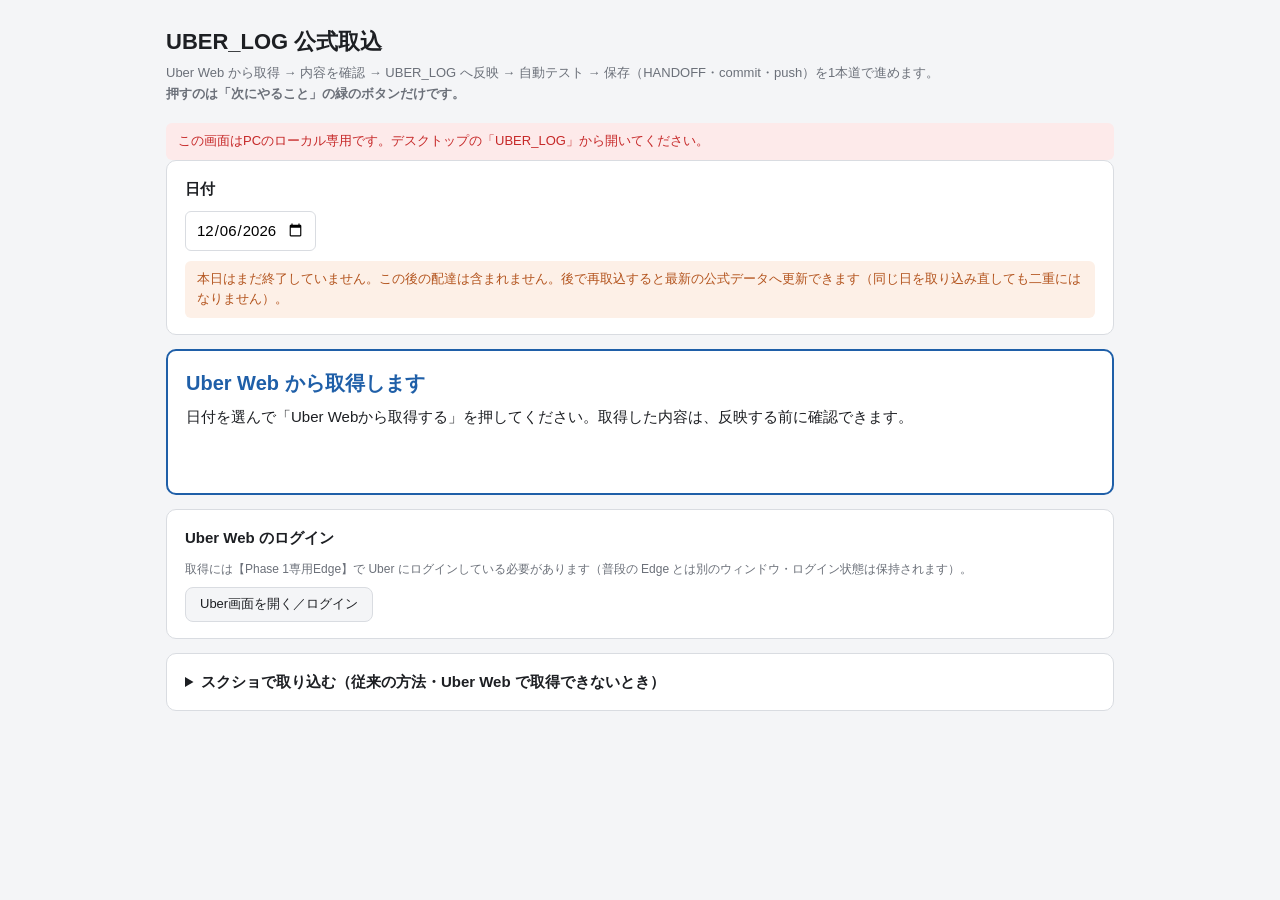
==== commit cef34d34: "fix(import): 全工程完了の画面から同じ日を最新データで再取込できるように COMPLETE では次の操作（next）が null で、完了表示のボタンは「UBER_LOGを見る」 「別の日" ====
--- a/tools/official-import/index.html
+++ b/tools/official-import/index.html
@@ -182,7 +182,7 @@
     SAVING: { cls: 'info', title: '● 記録・保存中（HANDOFF・commit・push）', desc: 'このまま待ってください。' },
     SAVE_FAILED: { cls: 'err', title: '× 記録・保存でエラーになりました', desc: '<b>UBER_LOG には反映済みです。取り込みをやり直さないでください。</b>\nGitHub への保存はまだです。原因を直したら「テストと保存を再開する」を押してください。' },
     PUSH_FAILED: { cls: 'err', title: '× GitHub への送信だけ失敗しました', desc: 'UBER_LOG への反映と保存（commit）は完了しています。取り込みはやり直さないでください。\nネットワークを確認して「GitHubへの送信を再試行する」を押してください。' },
-    COMPLETE: { cls: 'ok', title: '✓ 全工程完了', desc: '次に押すボタンはありません。' },
+    COMPLETE: { cls: 'ok', title: '✓ 全工程完了', desc: '次に押すボタンはありません。\nこの日の後の配達や、公式データの更新を反映したいときは「この日を最新データで再取込」を押してください（加算ではなく最新の公式データへの更新・二重にはなりません）。' },
     ERROR: { cls: 'err', title: '× エラーで停止しました', desc: 'UBER_LOG には反映していません（変更なし）。原因を確認して「最初から取得し直す」を押してください。' }
   };
   const MARK = { done: ['✓', '完了'], doing: ['●', '実行中'], waiting: ['Ⅱ', 'ユーザー確認待ち'], error: ['×', 'エラー'], todo: ['・', '未実行'], skip: ['－', '不要'] };
@@ -216,8 +216,10 @@
     const isToday = (v ? v.date : $('date').value) === todayStr;
     $('today-warn').hidden = !isToday;
     $('today-warn').innerHTML = isToday ? `<div class="note warn">${esc(TODAY_WARNING)}</div>` : '';
-    $('next-warn').innerHTML = v && (v.partialDay || (v.result && v.result.partialDay)) && ['PREVIEW_READY', 'COMPLETE'].includes(phase)
-      ? `<div class="note warn"><b>今日（${esc(v.date)}）の途中のデータです。</b>${esc(TODAY_WARNING)}</div>` : '';
+    const prev = phase === 'PREVIEW_READY' && v.result && v.result.previous;
+    $('next-warn').innerHTML = (v && (v.partialDay || (v.result && v.result.partialDay)) && ['PREVIEW_READY', 'COMPLETE'].includes(phase)
+      ? `<div class="note warn"><b>今日（${esc(v.date)}）の途中のデータです。</b>${esc(TODAY_WARNING)}</div>` : '') +
+      (prev ? `<div class="note ok"><b>この日は取込済みです（前回: ${esc(cnt(prev.trips))} trip・${esc(cnt(prev.deliveriesCount, '件'))}・${esc(yen(prev.totalSales))}）。</b>反映すると下の最新の公式データに置き換わります（加算されません）。経費・休み・メモ・評価・天気などの手入力はそのまま残ります。</div>` : '');
 
     // 数字（取得結果）
     const r = v && v.result;
@@ -309,8 +311,25 @@
       : `<p class="muted">保存: commit ${esc(r.commit || '—')}${r.pushed ? '・GitHub へ送信済み' : ''}${r.version ? ` / version ${esc(r.version)}` : ''}</p>`;
     $('result').innerHTML = `<p class="complete-big">✓ 取込完了</p><p class="muted">${esc(`${y}/${m}/${d}`)}</p>${extra}
       ${(r.warnings || []).length ? `<details><summary class="muted">注意 ${r.warnings.length} 件</summary><ul class="muted">${r.warnings.map(w => `<li>${esc(w)}</li>`).join('')}</ul></details>` : ''}
-      <a class="ghost" style="display:inline-block;margin-top:10px;text-decoration:none" href="/">UBER_LOGを見る</a>`;
+      <div class="row" style="margin-top:10px"><a class="ghost" style="display:inline-block;text-decoration:none" href="/">UBER_LOGを見る</a>
+      ${v.reimport ? `<button class="ghost" id="btn-reimport" type="button" data-date="${esc(v.reimport.date)}">${esc(v.reimport.label)}</button>` : ''}</div>`;
     $('result').hidden = false;
+    if (v.reimport) $('btn-reimport').addEventListener('click', () => reimport(v.reimport.date, v.sourceType));
+  }
+
+  // 同じ日の再取込: 新しい取込ジョブを最初の取得から始める（取得 → 内容確認 → 反映 → テスト → HANDOFF → commit → push）。
+  // 反映は加算ではなく最新の公式データへの置き換え（手入力の経費・休み・メモ・評価・天気は残る）
+  function reimport(date, sourceType) {
+    if (busy || !/^\d{4}-\d{2}-\d{2}$/.test(date)) return;
+    if (!confirm(`${date} を Uber Web から取得し直します。\n反映前に内容を確認できます（反映すると最新の公式データへ更新・加算されません）。よろしいですか？`)) return;
+    $('date').value = date;
+    lastStopSig = ''; sameStopCount = 0;
+    render(null);
+    if (sourceType === 'screenshots') { // スクショで取り込んだ日は、新しい一覧・スクショを入れてから「スクショで取り込む」
+      loadDate().then(() => { $('legacy').open = true; $('legacy').scrollIntoView({ behavior: 'smooth', block: 'start' }); });
+      return;
+    }
+    startBrowserFetch(false);
   }
 
   // ============================================================
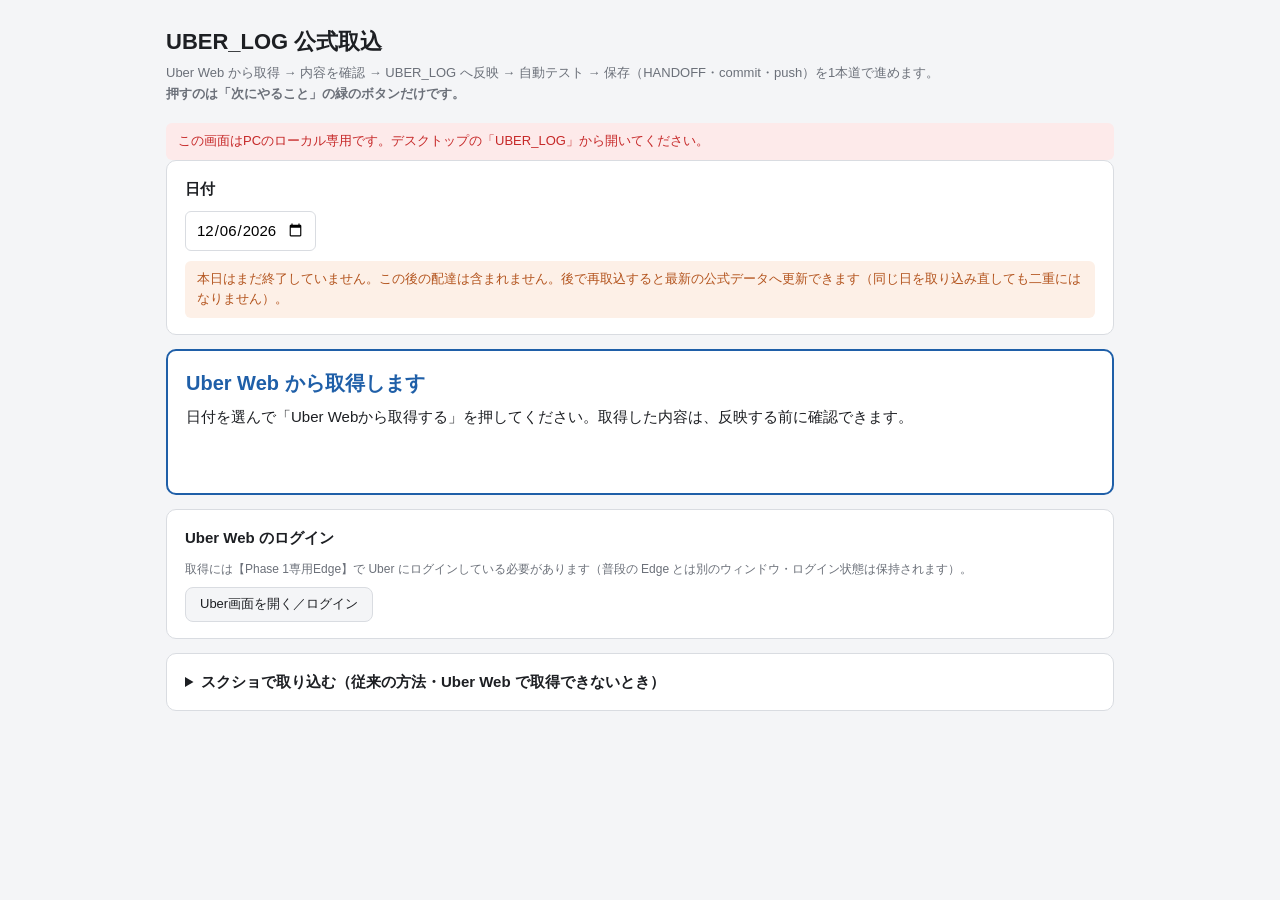
==== commit 00d300fc: "fix(import): 再取込で Uber Web 取得に失敗したとき前回の取得結果を「取得成功」として出していた 10/18 の再取込（10/19 18:58）は Uber Web へ実際に取得に" ====
--- a/tools/official-import/index.html
+++ b/tools/official-import/index.html
@@ -217,7 +217,12 @@
     $('today-warn').hidden = !isToday;
     $('today-warn').innerHTML = isToday ? `<div class="note warn">${esc(TODAY_WARNING)}</div>` : '';
     const prev = phase === 'PREVIEW_READY' && v.result && v.result.previous;
-    $('next-warn').innerHTML = (v && (v.partialDay || (v.result && v.result.partialDay)) && ['PREVIEW_READY', 'COMPLETE'].includes(phase)
+    const fetched = phase === 'PREVIEW_READY' && v.result && v.result.fetchedAt;
+    const ps = v && v.result && v.result.summary;
+    const same = prev && ps && prev.trips === ps.trips && prev.deliveriesCount === ps.deliveriesCount && prev.totalSales === ps.totalSales;
+    $('next-warn').innerHTML = (fetched ? `<div class="note ok">Uber Web から取得: ${esc(new Date(fetched).toLocaleString('ja-JP', { timeZone: 'Asia/Tokyo' }))}・最終トリップ ${esc(v.result.lastTripAt || '—')}</div>` : '') +
+      (same ? '<div class="note warn"><b>前回の取込と同じ内容です（trip・件数・総売上が一致）。</b>この後の配達がまだ Uber Web に出ていない可能性があります。反映しても変更はありません。少し時間をおいて取得し直してください。</div>' : '') +
+      (v && (v.partialDay || (v.result && v.result.partialDay)) && ['PREVIEW_READY', 'COMPLETE'].includes(phase)
       ? `<div class="note warn"><b>今日（${esc(v.date)}）の途中のデータです。</b>${esc(TODAY_WARNING)}</div>` : '') +
       (prev ? `<div class="note ok"><b>この日は取込済みです（前回: ${esc(cnt(prev.trips))} trip・${esc(cnt(prev.deliveriesCount, '件'))}・${esc(yen(prev.totalSales))}）。</b>反映すると下の最新の公式データに置き換わります（加算されません）。経費・休み・メモ・評価・天気などの手入力はそのまま残ります。</div>` : '');
 
@@ -470,6 +475,9 @@
     if (date > todayStr) return;
     const payload = { date, useBrowser: true, confirmed };
     if (decisions) payload.decisions = decisions;
+    // 反映・選択は「確認した取得結果」だけに対して行う（取得日時で照合。違えばサーバーが止める）
+    const fetchedAt = view && view.date === date && view.result && view.result.fetchedAt;
+    if ((confirmed || decisions) && fetchedAt) payload.fetchedAt = fetchedAt;
     send('/api/import', payload, confirmed ? 'REFLECTING' : 'FETCHING');
   }
 
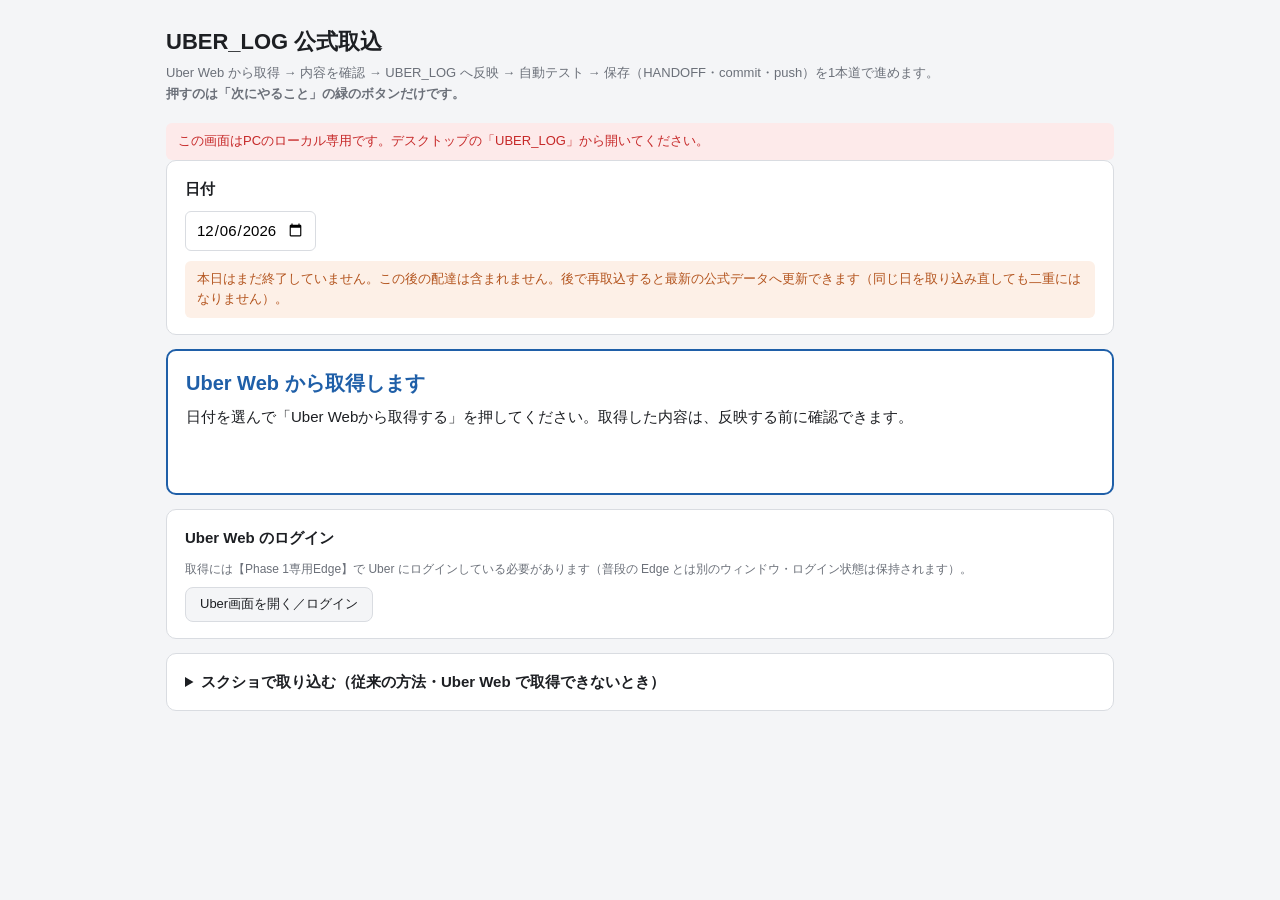
==== commit bb696151: "fix(import): クエストの売上計上が60分超遅れても1対1で照合・保存済みの取得結果で再検証（Uber Web へ再アクセスしない） - クエスト照合（activity-parser）: 日" ====
--- a/tools/official-import/index.html
+++ b/tools/official-import/index.html
@@ -347,7 +347,7 @@
     else if (act === 'apply') { if (confirm('取得した内容を UBER_LOG へ反映します。よろしいですか？')) startBrowserFetch(true); }
     else if (act === 'resume') resume(date);
     else if (act === 'restart') (view && view.sourceType === 'screenshots') ? start() : startBrowserFetch(false);
-    else if (act === 'revalidate') (view && view.sourceType === 'screenshots') ? start() : startBrowserFetch(false);
+    else if (act === 'revalidate') (view && view.sourceType === 'screenshots') ? start() : startBrowserFetch(false, null, true);
   });
   $('btn-reset').addEventListener('click', () => { lastStopSig = ''; sameStopCount = 0; render(null); });
 
@@ -468,16 +468,20 @@
     send('/api/import', { date, activity: text, keep, files, decisions }, 'FETCHING');
   }
 
-  function startBrowserFetch(confirmed = false, decisions = null) {
+  // revalidate: 保存済みの取得結果で検証し直す（Uber Web へは再アクセスしない。取得日時と内容の sha256 でサーバーが照合する）
+  function startBrowserFetch(confirmed = false, decisions = null, revalidate = false) {
     if (busy) return;
     const date = $('date').value;
     if (!/^\d{4}-\d{2}-\d{2}$/.test(date)) return;
     if (date > todayStr) return;
     const payload = { date, useBrowser: true, confirmed };
     if (decisions) payload.decisions = decisions;
-    // 反映・選択は「確認した取得結果」だけに対して行う（取得日時で照合。違えばサーバーが止める）
+    if (revalidate) payload.revalidate = true;
+    // 反映・選択・再検証は「確認した取得結果」だけに対して行う（取得日時で照合。違えばサーバーが止める）
     const fetchedAt = view && view.date === date && view.result && view.result.fetchedAt;
-    if ((confirmed || decisions) && fetchedAt) payload.fetchedAt = fetchedAt;
+    if ((confirmed || decisions || revalidate) && fetchedAt) payload.fetchedAt = fetchedAt;
+    const structuredSha256 = view && view.date === date && view.result && view.result.structuredSha256;
+    if (revalidate && structuredSha256) payload.structuredSha256 = structuredSha256;
     send('/api/import', payload, confirmed ? 'REFLECTING' : 'FETCHING');
   }
 
